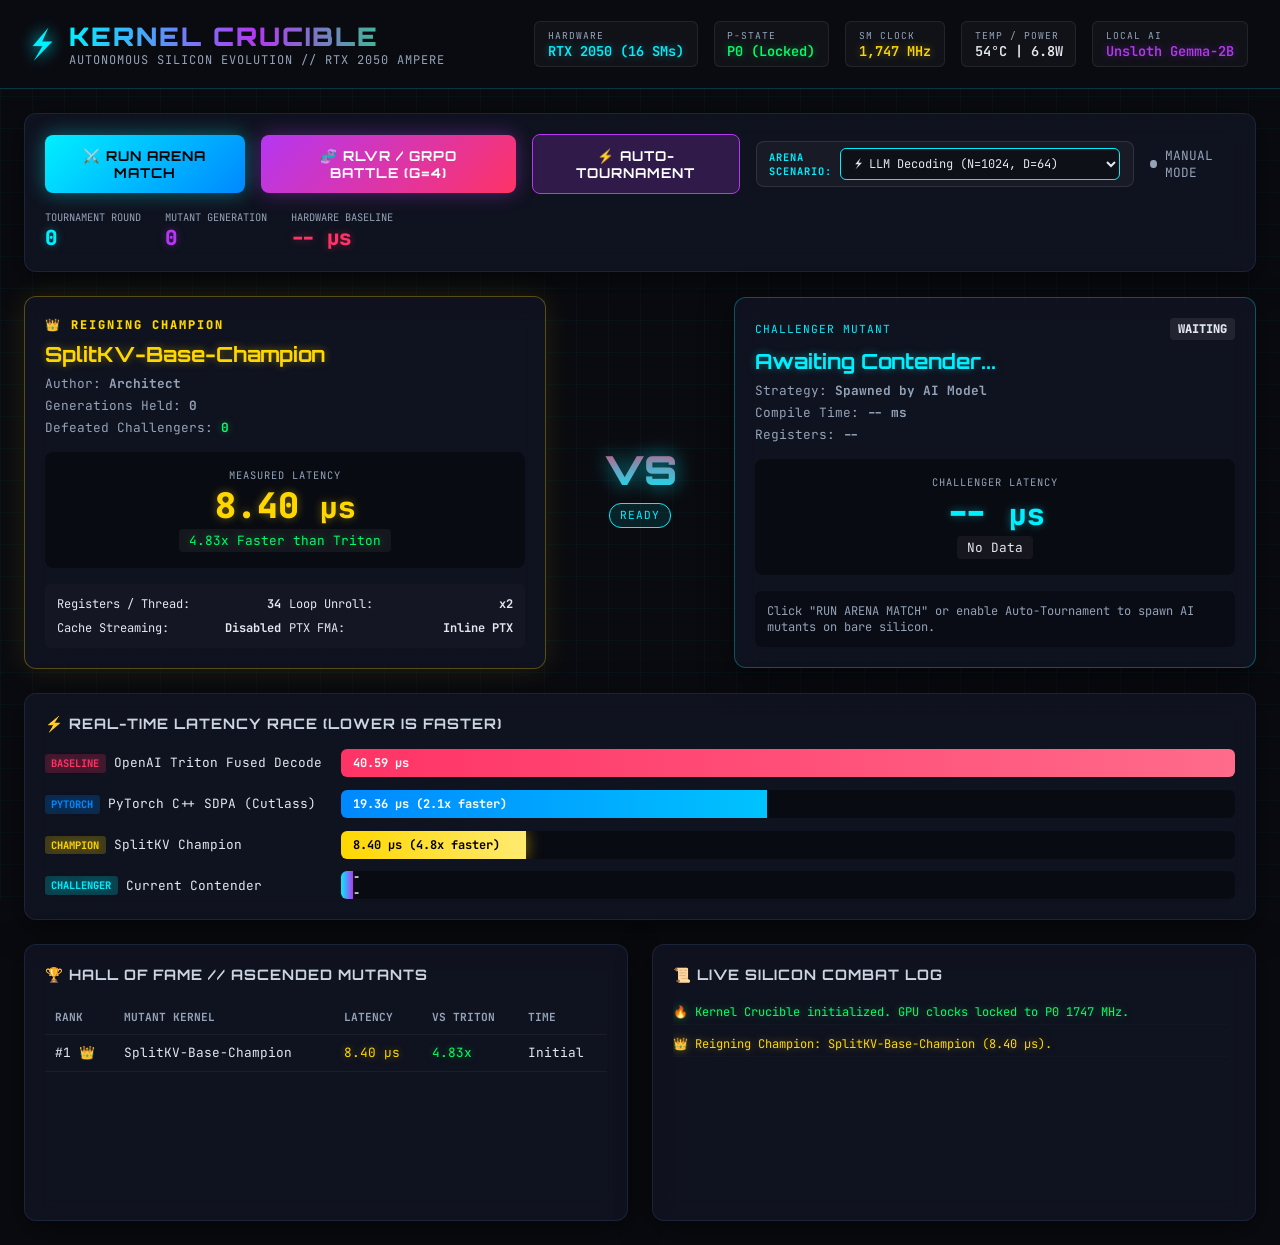
==== 02_kernel_crucible/static/index.html @ 0abe852c "Add multi-scenario test suites covering Decoding, Prefill, Vision High-Dim, and Numerical Stress wit" ====
<!DOCTYPE html>
<html lang="en">
<head>
    <meta charset="UTF-8">
    <meta name="viewport" content="width=device-width, initial-scale=1.0">
    <title>KERNEL CRUCIBLE // THE SILICON COLISEUM</title>
    <link rel="stylesheet" href="style.css">
    <link rel="preconnect" href="https://fonts.googleapis.com">
    <link href="https://fonts.googleapis.com/css2?family=JetBrains+Mono:wght@300;400;600;800&family=Orbitron:wght@500;700;900&display=swap" rel="stylesheet">
</head>
<body>
    <div class="stars"></div>
    <div class="grid-overlay"></div>

    <header class="app-header">
        <div class="brand">
            <span class="glitch-icon">⚡</span>
            <div>
                <h1 class="brand-title">KERNEL CRUCIBLE</h1>
                <p class="brand-subtitle">AUTONOMOUS SILICON EVOLUTION // RTX 2050 AMPERE</p>
            </div>
        </div>

        <div class="hardware-telemetry">
            <div class="badge-item">
                <span class="label">HARDWARE</span>
                <span class="val cyan">RTX 2050 (16 SMs)</span>
            </div>
            <div class="badge-item">
                <span class="label">P-STATE</span>
                <span class="val green" id="pstate-val">P0 (Locked)</span>
            </div>
            <div class="badge-item">
                <span class="label">SM CLOCK</span>
                <span class="val gold" id="clock-val">1,747 MHz</span>
            </div>
            <div class="badge-item">
                <span class="label">TEMP / POWER</span>
                <span class="val" id="temp-power-val">54°C | 6.8W</span>
            </div>
            <div class="badge-item">
                <span class="label">LOCAL AI</span>
                <span class="val purple">Unsloth Gemma-2B</span>
            </div>
        </div>
    </header>

    <main class="arena-layout">
        <!-- TOP CONTROL BAR -->
        <section class="control-panel glass-card">
            <div class="panel-left">
                <button class="btn btn-primary" id="btn-step">⚔️ RUN ARENA MATCH</button>
                <button class="btn btn-grpo" id="btn-grpo">🧬 RLVR / GRPO BATTLE (G=4)</button>
                <button class="btn btn-secondary" id="btn-auto">⚡ AUTO-TOURNAMENT</button>
                <div class="workload-picker">
                    <span class="picker-label">ARENA SCENARIO:</span>
                    <select id="workload-select" class="picker-select">
                        <option value="split_kv_d64">⚡ LLM Decoding (N=1024, D=64)</option>
                        <option value="prefill_long_n8k">🚀 Long Prefill (N=8192, D=64)</option>
                        <option value="vision_head_d256">👁️ Vision High-Dim (N=1024, D=256)</option>
                        <option value="numerical_stress">💥 Numerical Stress ([-500, +500])</option>
                    </select>
                </div>
                <div class="auto-indicator" id="auto-indicator">
                    <span class="pulse-dot"></span> <span id="auto-status-text">MANUAL MODE</span>
                </div>
            </div>
            <div class="panel-stats">
                <div class="stat-box">
                    <span class="stat-title">TOURNAMENT ROUND</span>
                    <span class="stat-num cyan" id="stat-round">0</span>
                </div>
                <div class="stat-box">
                    <span class="stat-title">MUTANT GENERATION</span>
                    <span class="stat-num purple" id="stat-gen">0</span>
                </div>
                <div class="stat-box">
                    <span class="stat-title">HARDWARE BASELINE</span>
                    <span class="stat-num red" id="stat-baseline">-- µs</span>
                </div>
            </div>
        </section>

        <!-- CENTER RING: CHAMPION VS CHALLENGER -->
        <section class="coliseum-ring">
            <!-- REIGNING CHAMPION CARD -->
            <div class="combatant-card champion-card glass-card">
                <div class="card-crown">👑 REIGNING CHAMPION</div>
                <h2 class="combatant-name gold" id="champ-name">SplitKV-Base-Champion</h2>
                <div class="combatant-meta">
                    <span>Author: <strong id="champ-author">Architect</strong></span>
                    <span>Generations Held: <strong id="champ-gens">0</strong></span>
                    <span>Defeated Challengers: <strong id="champ-kills" class="green">0</strong></span>
                </div>
                
                <div class="latency-display">
                    <span class="metric-label">MEASURED LATENCY</span>
                    <div class="metric-val gold" id="champ-latency">8.40 <small>µs</small></div>
                    <div class="speedup-badge green">4.83x Faster than Triton</div>
                </div>

                <div class="kernel-spec">
                    <div class="spec-row"><span>Registers / Thread:</span><strong id="champ-regs">34</strong></div>
                    <div class="spec-row"><span>Loop Unroll:</span><strong id="champ-unroll">x2</strong></div>
                    <div class="spec-row"><span>Cache Streaming:</span><strong id="champ-cs">Disabled</strong></div>
                    <div class="spec-row"><span>PTX FMA:</span><strong id="champ-fma">Inline PTX</strong></div>
                </div>
            </div>

            <!-- VS ENERGY CORE -->
            <div class="vs-energy-core">
                <div class="energy-ring"></div>
                <div class="vs-text">VS</div>
                <div class="status-orb" id="status-orb">READY</div>
            </div>

            <!-- CHALLENGER CARD -->
            <div class="combatant-card challenger-card glass-card" id="challenger-box">
                <div class="card-header-challenger">
                    <span id="challenger-badge" class="badge">CHALLENGER MUTANT</span>
                    <span id="outcome-badge" class="badge-outcome">WAITING</span>
                </div>
                <h2 class="combatant-name cyan" id="challenger-name">Awaiting Contender...</h2>
                <div class="combatant-meta">
                    <span>Strategy: <strong id="challenger-strategy">Spawned by AI Model</strong></span>
                    <span>Compile Time: <strong id="challenger-compile">-- ms</strong></span>
                    <span>Registers: <strong id="challenger-regs">--</strong></span>
                </div>

                <div class="latency-display">
                    <span class="metric-label">CHALLENGER LATENCY</span>
                    <div class="metric-val cyan" id="challenger-latency">-- <small>µs</small></div>
                    <div class="speedup-badge" id="challenger-delta">No Data</div>
                </div>

                <div class="challenger-decision" id="challenger-decision">
                    <p id="decision-text">Click "RUN ARENA MATCH" or enable Auto-Tournament to spawn AI mutants on bare silicon.</p>
                </div>
            </div>
        </section>

        <!-- RLVR / GRPO COHORT GRID -->
        <section class="grpo-cohort-section glass-card" id="grpo-cohort-panel" style="display: none;">
            <div class="cohort-header">
                <h3 class="section-title">🧬 RLVR / GRPO COHORT BATTLE (G=4 BARE-METAL RACERS)</h3>
                <span class="badge purple">Group Relative Advantage Normalized</span>
            </div>
            <div class="cohort-grid" id="cohort-cards-container">
                <!-- Dynamically populated -->
            </div>
        </section>

        <!-- LATENCY COMPARISON RACE -->
        <section class="race-bar-section glass-card">
            <h3 class="section-title">⚡ REAL-TIME LATENCY RACE (LOWER IS FASTER)</h3>
            <div class="race-track">
                <!-- TRITON -->
                <div class="race-row">
                    <div class="race-label"><span class="tag red">BASELINE</span> OpenAI Triton Fused Decode</div>
                    <div class="bar-container">
                        <div class="bar bar-triton" style="width: 100%;">40.59 µs</div>
                    </div>
                </div>
                <!-- PYTORCH -->
                <div class="race-row">
                    <div class="race-label"><span class="tag blue">PYTORCH</span> PyTorch C++ SDPA (Cutlass)</div>
                    <div class="bar-container">
                        <div class="bar bar-torch" style="width: 47.7%;">19.36 µs (2.1x faster)</div>
                    </div>
                </div>
                <!-- CHAMPION -->
                <div class="race-row">
                    <div class="race-label"><span class="tag gold">CHAMPION</span> <span id="race-champ-label">SplitKV Champion</span></div>
                    <div class="bar-container">
                        <div class="bar bar-champ" id="race-champ-bar" style="width: 20.7%;">8.40 µs (4.8x faster)</div>
                    </div>
                </div>
                <!-- CHALLENGER -->
                <div class="race-row">
                    <div class="race-label"><span class="tag cyan">CHALLENGER</span> <span id="race-challenger-label">Current Contender</span></div>
                    <div class="bar-container">
                        <div class="bar bar-challenger" id="race-challenger-bar" style="width: 0%;">--</div>
                    </div>
                </div>
            </div>
        </section>

        <!-- BOTTOM PANELS: HALL OF FAME & COMBAT LOG -->
        <section class="bottom-grid">
            <!-- HALL OF FAME -->
            <div class="glass-card hof-panel">
                <h3 class="section-title">🏆 HALL OF FAME // ASCENDED MUTANTS</h3>
                <table class="hof-table">
                    <thead>
                        <tr>
                            <th>RANK</th>
                            <th>MUTANT KERNEL</th>
                            <th>LATENCY</th>
                            <th>VS TRITON</th>
                            <th>TIME</th>
                        </tr>
                    </thead>
                    <tbody id="hof-tbody">
                        <tr>
                            <td>#1 👑</td>
                            <td>SplitKV-Base-Champion</td>
                            <td class="gold">8.40 µs</td>
                            <td class="green">4.83x</td>
                            <td>Initial</td>
                        </tr>
                    </tbody>
                </table>
            </div>

            <!-- LIVE SILICON COMBAT LOG -->
            <div class="glass-card log-panel">
                <h3 class="section-title">📜 LIVE SILICON COMBAT LOG</h3>
                <div class="log-stream" id="log-stream">
                    <div class="log-line green">🔥 Kernel Crucible initialized. GPU clocks locked to P0 1747 MHz.</div>
                    <div class="log-line gold">👑 Reigning Champion: SplitKV-Base-Champion (8.40 µs).</div>
                </div>
            </div>
        </section>
    </main>

    <script src="app.js"></script>
</body>
</html>
---- 02_kernel_crucible/static/style.css ----
:root {
    --bg-dark: #0a0b10;
    --bg-card: rgba(18, 22, 36, 0.75);
    --border-card: rgba(64, 90, 140, 0.25);
    --neon-cyan: #00f0ff;
    --neon-green: #00ff66;
    --neon-gold: #ffd700;
    --neon-red: #ff3366;
    --neon-purple: #b537f2;
    --neon-blue: #0088ff;
    --text-main: #e2e8f0;
    --text-muted: #94a3b8;
}

* {
    margin: 0;
    padding: 0;
    box-sizing: border-box;
}

body {
    background-color: var(--bg-dark);
    color: var(--text-main);
    font-family: 'JetBrains Mono', monospace;
    min-height: 100vh;
    overflow-x: hidden;
    position: relative;
}

/* Background effects */
.grid-overlay {
    position: fixed;
    top: 0; left: 0; right: 0; bottom: 0;
    background-image: 
        linear-gradient(rgba(0, 240, 255, 0.03) 1px, transparent 1px),
        linear-gradient(90deg, rgba(0, 240, 255, 0.03) 1px, transparent 1px);
    background-size: 32px 32px;
    pointer-events: none;
    z-index: 0;
}

/* Header */
.app-header {
    display: flex;
    justify-content: space-between;
    align-items: center;
    padding: 1.25rem 2rem;
    background: rgba(10, 12, 18, 0.9);
    border-bottom: 1px solid rgba(0, 240, 255, 0.2);
    position: relative;
    z-index: 10;
    backdrop-filter: blur(12px);
}

.brand {
    display: flex;
    align-items: center;
    gap: 1rem;
}

.glitch-icon {
    font-size: 2.2rem;
    color: var(--neon-cyan);
    text-shadow: 0 0 16px var(--neon-cyan);
}

.brand-title {
    font-family: 'Orbitron', sans-serif;
    font-size: 1.6rem;
    font-weight: 900;
    letter-spacing: 2px;
    background: linear-gradient(90deg, #00f0ff, #b537f2, #00ff66);
    -webkit-background-clip: text;
    -webkit-text-fill-color: transparent;
}

.brand-subtitle {
    font-size: 0.75rem;
    color: var(--text-muted);
    letter-spacing: 1px;
}

/* Hardware Telemetry Header */
.hardware-telemetry {
    display: flex;
    gap: 1rem;
    flex-wrap: wrap;
}

.badge-item {
    background: rgba(255, 255, 255, 0.03);
    border: 1px solid rgba(255, 255, 255, 0.08);
    padding: 0.4rem 0.8rem;
    border-radius: 6px;
    display: flex;
    flex-direction: column;
}

.badge-item .label {
    font-size: 0.6rem;
    color: var(--text-muted);
    letter-spacing: 1px;
}

.badge-item .val {
    font-size: 0.85rem;
    font-weight: 600;
}

/* Colors */
.cyan { color: var(--neon-cyan); text-shadow: 0 0 8px rgba(0, 240, 255, 0.4); }
.green { color: var(--neon-green); text-shadow: 0 0 8px rgba(0, 255, 102, 0.4); }
.gold { color: var(--neon-gold); text-shadow: 0 0 8px rgba(255, 215, 0, 0.4); }
.red { color: var(--neon-red); text-shadow: 0 0 8px rgba(255, 51, 102, 0.4); }
.purple { color: var(--neon-purple); text-shadow: 0 0 8px rgba(181, 55, 242, 0.4); }
.blue { color: var(--neon-blue); text-shadow: 0 0 8px rgba(0, 136, 255, 0.4); }

/* Main Layout */
.arena-layout {
    max-width: 1400px;
    margin: 1.5rem auto;
    padding: 0 1.5rem;
    display: flex;
    flex-direction: column;
    gap: 1.5rem;
    position: relative;
    z-index: 5;
}

/* Glass Card */
.glass-card {
    background: var(--bg-card);
    border: 1px solid var(--border-card);
    border-radius: 12px;
    box-shadow: 0 8px 32px rgba(0, 0, 0, 0.5);
    backdrop-filter: blur(12px);
    padding: 1.25rem;
}

/* Controls */
.control-panel {
    display: flex;
    justify-content: space-between;
    align-items: center;
    flex-wrap: wrap;
    gap: 1rem;
}

.panel-left {
    display: flex;
    align-items: center;
    gap: 1rem;
}

.btn {
    font-family: 'Orbitron', sans-serif;
    font-size: 0.85rem;
    font-weight: 700;
    padding: 0.75rem 1.4rem;
    border-radius: 8px;
    cursor: pointer;
    border: none;
    transition: all 0.2s ease;
    letter-spacing: 1px;
}

.btn-primary {
    background: linear-gradient(135deg, #00f0ff, #0088ff);
    color: #000;
    box-shadow: 0 0 20px rgba(0, 240, 255, 0.4);
}

.btn-primary:hover {
    transform: translateY(-2px);
    box-shadow: 0 0 30px rgba(0, 240, 255, 0.7);
}

.btn-grpo {
    background: linear-gradient(135deg, #b537f2, #ff3366);
    color: #fff;
    box-shadow: 0 0 20px rgba(181, 55, 242, 0.4);
}

.btn-grpo:hover {
    transform: translateY(-2px);
    box-shadow: 0 0 30px rgba(255, 51, 102, 0.7);
}

.btn-secondary {
    background: rgba(181, 55, 242, 0.2);
    border: 1px solid var(--neon-purple);
    color: #fff;
}

.btn-secondary:hover {
    background: rgba(181, 55, 242, 0.4);
    box-shadow: 0 0 20px rgba(181, 55, 242, 0.5);
}

.workload-picker {
    display: flex;
    align-items: center;
    gap: 0.5rem;
    background: rgba(255, 255, 255, 0.04);
    padding: 0.4rem 0.8rem;
    border-radius: 8px;
    border: 1px solid rgba(255, 255, 255, 0.1);
}

.picker-label {
    font-size: 0.65rem;
    color: var(--neon-cyan);
    font-weight: 700;
    letter-spacing: 1px;
}

.picker-select {
    background: #0d1117;
    color: var(--text-main);
    border: 1px solid var(--neon-cyan);
    padding: 0.35rem 0.6rem;
    border-radius: 6px;
    font-family: 'JetBrains Mono', monospace;
    font-size: 0.75rem;
    cursor: pointer;
    outline: none;
}

.auto-indicator {
    display: flex;
    align-items: center;
    gap: 0.5rem;
    font-size: 0.8rem;
    color: var(--text-muted);
}

.pulse-dot {
    width: 8px;
    height: 8px;
    border-radius: 50%;
    background: var(--text-muted);
}

.auto-running .pulse-dot {
    background: var(--neon-green);
    box-shadow: 0 0 10px var(--neon-green);
    animation: pulse 1s infinite alternate;
}

@keyframes pulse {
    from { opacity: 0.4; }
    to { opacity: 1; }
}

.panel-stats {
    display: flex;
    gap: 1.5rem;
}

.stat-box {
    display: flex;
    flex-direction: column;
}

.stat-title {
    font-size: 0.65rem;
    color: var(--text-muted);
}

.stat-num {
    font-size: 1.3rem;
    font-weight: 800;
}

/* Coliseum Ring */
.coliseum-ring {
    display: grid;
    grid-template-columns: 1fr 140px 1fr;
    gap: 1.5rem;
    align-items: center;
}

.combatant-card {
    min-height: 330px;
    display: flex;
    flex-direction: column;
    justify-content: space-between;
    transition: all 0.3s ease;
}

.champion-card {
    border-color: rgba(255, 215, 0, 0.3);
    box-shadow: 0 0 30px rgba(255, 215, 0, 0.1);
}

.card-crown {
    font-size: 0.75rem;
    font-weight: 800;
    color: var(--neon-gold);
    letter-spacing: 2px;
}

.combatant-name {
    font-family: 'Orbitron', sans-serif;
    font-size: 1.3rem;
    margin: 0.5rem 0;
}

.combatant-meta {
    display: flex;
    flex-direction: column;
    gap: 0.3rem;
    font-size: 0.8rem;
    color: var(--text-muted);
}

.latency-display {
    background: rgba(0, 0, 0, 0.4);
    border-radius: 8px;
    padding: 1rem;
    margin: 1rem 0;
    display: flex;
    flex-direction: column;
    align-items: center;
}

.metric-label {
    font-size: 0.65rem;
    color: var(--text-muted);
    letter-spacing: 1px;
}

.metric-val {
    font-size: 2.2rem;
    font-weight: 900;
}

.speedup-badge {
    font-size: 0.8rem;
    padding: 0.2rem 0.6rem;
    border-radius: 4px;
    background: rgba(255, 255, 255, 0.05);
}

.kernel-spec {
    display: grid;
    grid-template-columns: 1fr 1fr;
    gap: 0.5rem;
    font-size: 0.75rem;
    background: rgba(255, 255, 255, 0.02);
    padding: 0.75rem;
    border-radius: 6px;
}

.spec-row {
    display: flex;
    justify-content: space-between;
}

/* VS Energy Core */
.vs-energy-core {
    display: flex;
    flex-direction: column;
    align-items: center;
    justify-content: center;
    gap: 0.5rem;
    position: relative;
}

.vs-text {
    font-family: 'Orbitron', sans-serif;
    font-size: 2.5rem;
    font-weight: 900;
    background: linear-gradient(180deg, #ff3366, #00f0ff);
    -webkit-background-clip: text;
    -webkit-text-fill-color: transparent;
    text-shadow: 0 0 20px rgba(0, 240, 255, 0.6);
}

.status-orb {
    font-size: 0.7rem;
    padding: 0.3rem 0.6rem;
    border-radius: 12px;
    background: rgba(0, 240, 255, 0.1);
    border: 1px solid var(--neon-cyan);
    color: var(--neon-cyan);
    letter-spacing: 1px;
}

/* Challenger Card */
.challenger-card {
    border-color: rgba(0, 240, 255, 0.3);
}

.card-header-challenger {
    display: flex;
    justify-content: space-between;
    align-items: center;
}

.badge {
    font-size: 0.7rem;
    color: var(--neon-cyan);
    letter-spacing: 1px;
}

.badge-outcome {
    font-size: 0.75rem;
    font-weight: 800;
    padding: 0.2rem 0.5rem;
    border-radius: 4px;
    background: rgba(255, 255, 255, 0.08);
}

.badge-ascended {
    background: rgba(0, 255, 102, 0.2);
    color: var(--neon-green);
    border: 1px solid var(--neon-green);
    box-shadow: 0 0 10px rgba(0, 255, 102, 0.4);
}

.badge-defeated {
    background: rgba(255, 51, 102, 0.2);
    color: var(--neon-red);
    border: 1px solid var(--neon-red);
}

.badge-slain {
    background: rgba(255, 0, 0, 0.3);
    color: #ff0033;
    border: 1px solid #ff0033;
    animation: shake 0.3s;
}

.challenger-decision {
    background: rgba(0, 0, 0, 0.3);
    padding: 0.75rem;
    border-radius: 6px;
    font-size: 0.75rem;
    color: var(--text-muted);
}

/* Race Section */
.section-title {
    font-family: 'Orbitron', sans-serif;
    font-size: 0.9rem;
    letter-spacing: 1px;
    margin-bottom: 1rem;
    color: #cbd5e1;
}

.race-track {
    display: flex;
    flex-direction: column;
    gap: 0.8rem;
}

.race-row {
    display: grid;
    grid-template-columns: 280px 1fr;
    align-items: center;
    gap: 1rem;
}

.race-label {
    font-size: 0.8rem;
}

.tag {
    font-size: 0.65rem;
    padding: 0.15rem 0.4rem;
    border-radius: 3px;
    font-weight: 700;
}

.tag.red { background: rgba(255, 51, 102, 0.2); color: var(--neon-red); }
.tag.blue { background: rgba(0, 136, 255, 0.2); color: var(--neon-blue); }
.tag.gold { background: rgba(255, 215, 0, 0.2); color: var(--neon-gold); }
.tag.cyan { background: rgba(0, 240, 255, 0.2); color: var(--neon-cyan); }

.bar-container {
    background: rgba(0, 0, 0, 0.4);
    border-radius: 6px;
    height: 28px;
    position: relative;
    overflow: hidden;
}

.bar {
    height: 100%;
    display: flex;
    align-items: center;
    padding-left: 0.75rem;
    font-size: 0.75rem;
    font-weight: 700;
    transition: width 0.5s ease-out;
}

.bar-triton { background: linear-gradient(90deg, #ff3366, #ff6b8b); color: #fff; }
.bar-torch { background: linear-gradient(90deg, #0088ff, #00c3ff); color: #fff; }
.bar-champ { background: linear-gradient(90deg, #ffd700, #ffea70); color: #000; box-shadow: 0 0 15px rgba(255, 215, 0, 0.5); }
.bar-challenger { background: linear-gradient(90deg, #00f0ff, #b537f2); color: #fff; }

/* GRPO Cohort Grid */
.grpo-cohort-section {
    border-color: rgba(181, 55, 242, 0.4);
    box-shadow: 0 0 25px rgba(181, 55, 242, 0.15);
}

.cohort-header {
    display: flex;
    justify-content: space-between;
    align-items: center;
    margin-bottom: 1rem;
}

.cohort-grid {
    display: grid;
    grid-template-columns: repeat(4, 1fr);
    gap: 1rem;
}

.cohort-card {
    background: rgba(0, 0, 0, 0.35);
    border: 1px solid rgba(255, 255, 255, 0.08);
    border-radius: 8px;
    padding: 0.9rem;
    display: flex;
    flex-direction: column;
    gap: 0.4rem;
    transition: all 0.2s ease;
}

.cohort-card.winner {
    border-color: var(--neon-gold);
    box-shadow: 0 0 15px rgba(255, 215, 0, 0.3);
    background: rgba(255, 215, 0, 0.04);
}

.cohort-card-title {
    font-size: 0.85rem;
    font-weight: 700;
}

.cohort-card-meta {
    font-size: 0.7rem;
    color: var(--text-muted);
}

.cohort-advantage {
    font-size: 0.9rem;
    font-weight: 800;
    margin-top: 0.2rem;
}

/* Bottom Grid */
.bottom-grid {
    display: grid;
    grid-template-columns: 1fr 1fr;
    gap: 1.5rem;
}

.hof-table {
    width: 100%;
    border-collapse: collapse;
    font-size: 0.8rem;
}

.hof-table th, .hof-table td {
    padding: 0.6rem;
    text-align: left;
    border-bottom: 1px solid rgba(255, 255, 255, 0.05);
}

.hof-table th {
    font-size: 0.7rem;
    color: var(--text-muted);
}

.log-stream {
    height: 200px;
    overflow-y: auto;
    font-size: 0.75rem;
    display: flex;
    flex-direction: column;
    gap: 0.4rem;
    padding-right: 0.5rem;
}

.log-line {
    padding: 0.25rem 0;
    border-bottom: 1px solid rgba(255, 255, 255, 0.02);
}

@keyframes shake {
    0%, 100% { transform: translateX(0); }
    20%, 60% { transform: translateX(-5px); }
    40%, 80% { transform: translateX(5px); }
}
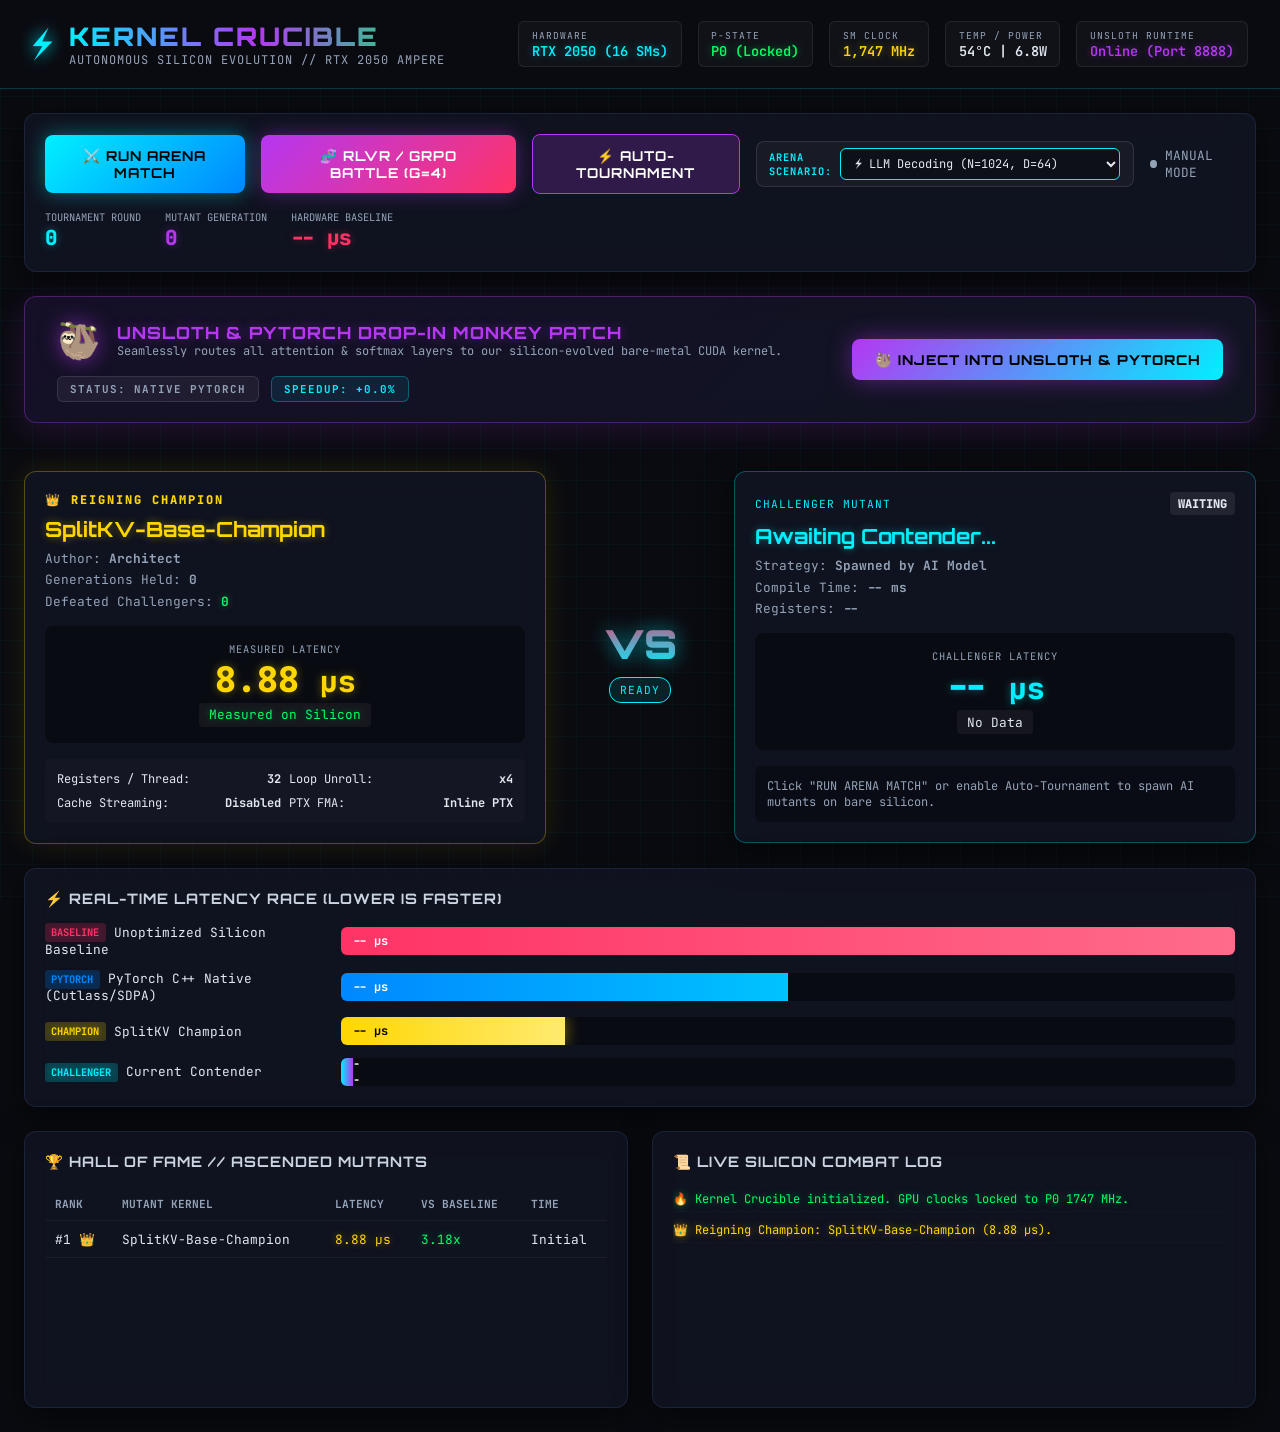
==== commit 9e9b1483: "feat(crucible): add Unsloth bare-metal drop-in monkey-patch loader, CUDA ops, and polished UI contro" ====
--- a/02_kernel_crucible/static/index.html
+++ b/02_kernel_crucible/static/index.html
@@ -39,8 +39,8 @@
                 <span class="val" id="temp-power-val">54°C | 6.8W</span>
             </div>
             <div class="badge-item">
-                <span class="label">LOCAL AI</span>
-                <span class="val purple">Unsloth Gemma-2B</span>
+                <span class="label">UNSLOTH RUNTIME</span>
+                <span class="val purple" id="unsloth-header-badge">Online (Port 8888)</span>
             </div>
         </div>
     </header>
@@ -81,6 +81,26 @@
             </div>
         </section>
 
+        <!-- UNSLOTH DROP-IN MONKEY PATCH BANNER -->
+        <section class="unsloth-panel glass-card">
+            <div class="unsloth-info">
+                <div class="unsloth-title-row">
+                    <span class="unsloth-logo">🦥</span>
+                    <div>
+                        <h3 class="unsloth-heading">UNSLOTH & PYTORCH DROP-IN MONKEY PATCH</h3>
+                        <p class="unsloth-subheading">Seamlessly routes all attention & softmax layers to our silicon-evolved bare-metal CUDA kernel.</p>
+                    </div>
+                </div>
+                <div class="unsloth-status-tags">
+                    <span class="status-tag" id="unsloth-status-tag">STATUS: NATIVE PYTORCH</span>
+                    <span class="status-tag speedup-tag" id="unsloth-speedup-tag">SPEEDUP: +0.0%</span>
+                </div>
+            </div>
+            <div class="unsloth-actions">
+                <button class="btn btn-unsloth" id="btn-unsloth-toggle">🦥 INJECT INTO UNSLOTH & PYTORCH</button>
+            </div>
+        </section>
+
         <!-- CENTER RING: CHAMPION VS CHALLENGER -->
         <section class="coliseum-ring">
             <!-- REIGNING CHAMPION CARD -->
@@ -95,13 +115,13 @@
                 
                 <div class="latency-display">
                     <span class="metric-label">MEASURED LATENCY</span>
-                    <div class="metric-val gold" id="champ-latency">8.40 <small>µs</small></div>
-                    <div class="speedup-badge green">4.83x Faster than Triton</div>
+                    <div class="metric-val gold" id="champ-latency">8.88 <small>µs</small></div>
+                    <div class="speedup-badge green" id="champ-speedup-badge">Measured on Silicon</div>
                 </div>
 
                 <div class="kernel-spec">
-                    <div class="spec-row"><span>Registers / Thread:</span><strong id="champ-regs">34</strong></div>
-                    <div class="spec-row"><span>Loop Unroll:</span><strong id="champ-unroll">x2</strong></div>
+                    <div class="spec-row"><span>Registers / Thread:</span><strong id="champ-regs">32</strong></div>
+                    <div class="spec-row"><span>Loop Unroll:</span><strong id="champ-unroll">x4</strong></div>
                     <div class="spec-row"><span>Cache Streaming:</span><strong id="champ-cs">Disabled</strong></div>
                     <div class="spec-row"><span>PTX FMA:</span><strong id="champ-fma">Inline PTX</strong></div>
                 </div>
@@ -154,25 +174,25 @@
         <section class="race-bar-section glass-card">
             <h3 class="section-title">⚡ REAL-TIME LATENCY RACE (LOWER IS FASTER)</h3>
             <div class="race-track">
-                <!-- TRITON -->
-                <div class="race-row">
-                    <div class="race-label"><span class="tag red">BASELINE</span> OpenAI Triton Fused Decode</div>
-                    <div class="bar-container">
-                        <div class="bar bar-triton" style="width: 100%;">40.59 µs</div>
+                <!-- UNOPTIMIZED BASELINE -->
+                <div class="race-row">
+                    <div class="race-label"><span class="tag red">BASELINE</span> <span id="race-baseline-label">Unoptimized Silicon Baseline</span></div>
+                    <div class="bar-container">
+                        <div class="bar bar-triton" id="race-baseline-bar" style="width: 100%;">-- µs</div>
                     </div>
                 </div>
                 <!-- PYTORCH -->
                 <div class="race-row">
-                    <div class="race-label"><span class="tag blue">PYTORCH</span> PyTorch C++ SDPA (Cutlass)</div>
-                    <div class="bar-container">
-                        <div class="bar bar-torch" style="width: 47.7%;">19.36 µs (2.1x faster)</div>
+                    <div class="race-label"><span class="tag blue">PYTORCH</span> PyTorch C++ Native (Cutlass/SDPA)</div>
+                    <div class="bar-container">
+                        <div class="bar bar-torch" id="race-torch-bar" style="width: 50%;">-- µs</div>
                     </div>
                 </div>
                 <!-- CHAMPION -->
                 <div class="race-row">
                     <div class="race-label"><span class="tag gold">CHAMPION</span> <span id="race-champ-label">SplitKV Champion</span></div>
                     <div class="bar-container">
-                        <div class="bar bar-champ" id="race-champ-bar" style="width: 20.7%;">8.40 µs (4.8x faster)</div>
+                        <div class="bar bar-champ" id="race-champ-bar" style="width: 25%;">-- µs</div>
                     </div>
                 </div>
                 <!-- CHALLENGER -->
@@ -196,7 +216,7 @@
                             <th>RANK</th>
                             <th>MUTANT KERNEL</th>
                             <th>LATENCY</th>
-                            <th>VS TRITON</th>
+                            <th>VS BASELINE</th>
                             <th>TIME</th>
                         </tr>
                     </thead>
@@ -204,8 +224,8 @@
                         <tr>
                             <td>#1 👑</td>
                             <td>SplitKV-Base-Champion</td>
-                            <td class="gold">8.40 µs</td>
-                            <td class="green">4.83x</td>
+                            <td class="gold">8.88 µs</td>
+                            <td class="green">3.18x</td>
                             <td>Initial</td>
                         </tr>
                     </tbody>
@@ -217,7 +237,7 @@
                 <h3 class="section-title">📜 LIVE SILICON COMBAT LOG</h3>
                 <div class="log-stream" id="log-stream">
                     <div class="log-line green">🔥 Kernel Crucible initialized. GPU clocks locked to P0 1747 MHz.</div>
-                    <div class="log-line gold">👑 Reigning Champion: SplitKV-Base-Champion (8.40 µs).</div>
+                    <div class="log-line gold">👑 Reigning Champion: SplitKV-Base-Champion (8.88 µs).</div>
                 </div>
             </div>
         </section>
--- a/02_kernel_crucible/static/style.css
+++ b/02_kernel_crucible/static/style.css
@@ -597,3 +597,95 @@
     20%, 60% { transform: translateX(-5px); }
     40%, 80% { transform: translateX(5px); }
 }
+
+/* Unsloth Monkey-Patch Panel */
+.unsloth-panel {
+    display: flex;
+    justify-content: space-between;
+    align-items: center;
+    padding: 1.25rem 2rem;
+    margin-bottom: 1.5rem;
+    background: linear-gradient(135deg, rgba(25, 18, 48, 0.75), rgba(18, 22, 36, 0.85));
+    border: 1px solid rgba(181, 55, 242, 0.35);
+    border-radius: 12px;
+    box-shadow: 0 8px 32px rgba(181, 55, 242, 0.15);
+}
+
+.unsloth-info {
+    display: flex;
+    flex-direction: column;
+    gap: 0.75rem;
+}
+
+.unsloth-title-row {
+    display: flex;
+    align-items: center;
+    gap: 1rem;
+}
+
+.unsloth-logo {
+    font-size: 2.2rem;
+    filter: drop-shadow(0 0 10px rgba(181, 55, 242, 0.6));
+}
+
+.unsloth-heading {
+    font-family: 'Orbitron', sans-serif;
+    font-size: 1.05rem;
+    font-weight: 800;
+    letter-spacing: 1px;
+    color: var(--neon-purple);
+    text-shadow: 0 0 12px rgba(181, 55, 242, 0.4);
+}
+
+.unsloth-subheading {
+    font-size: 0.75rem;
+    color: var(--text-muted);
+}
+
+.unsloth-status-tags {
+    display: flex;
+    gap: 0.75rem;
+}
+
+.status-tag {
+    font-size: 0.68rem;
+    font-weight: 700;
+    padding: 0.3rem 0.75rem;
+    border-radius: 6px;
+    background: rgba(255, 255, 255, 0.05);
+    border: 1px solid rgba(255, 255, 255, 0.1);
+    color: var(--text-muted);
+    letter-spacing: 1px;
+}
+
+.status-tag.active {
+    background: rgba(0, 255, 102, 0.12);
+    border-color: var(--neon-green);
+    color: var(--neon-green);
+    box-shadow: 0 0 12px rgba(0, 255, 102, 0.25);
+}
+
+.status-tag.speedup-tag {
+    background: rgba(0, 240, 255, 0.08);
+    border-color: rgba(0, 240, 255, 0.3);
+    color: var(--neon-cyan);
+}
+
+.btn-unsloth {
+    background: linear-gradient(135deg, #b537f2, #00f0ff);
+    color: #000;
+    font-weight: 800;
+    box-shadow: 0 0 25px rgba(181, 55, 242, 0.45);
+}
+
+.btn-unsloth:hover {
+    transform: translateY(-2px);
+    box-shadow: 0 0 35px rgba(0, 240, 255, 0.7);
+}
+
+.btn-unsloth.btn-revert {
+    background: linear-gradient(135deg, #ff3366, #b537f2);
+    color: #fff;
+    box-shadow: 0 0 25px rgba(255, 51, 102, 0.45);
+}
+
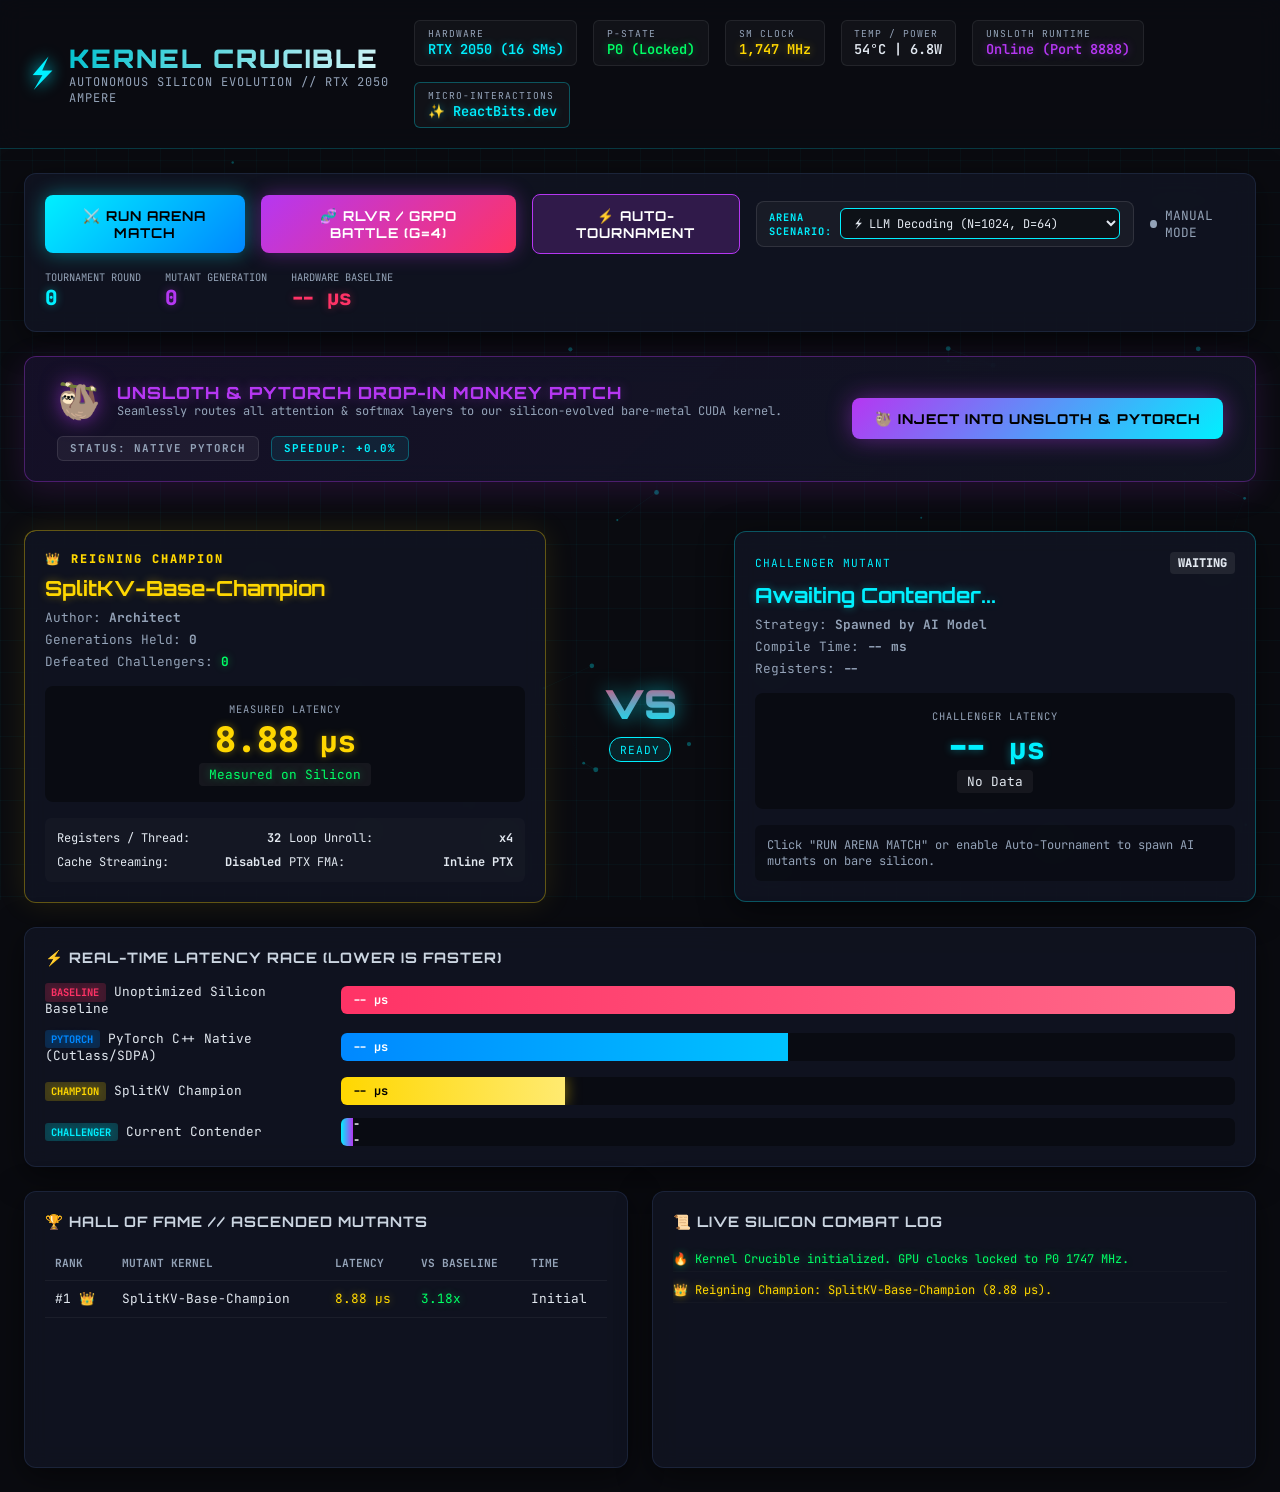
==== commit 43cf0d94: "feat(ui): integrate ReactBits micro-interactions (Particles, Spotlight, LaserBorder, DecryptedText, " ====
--- a/02_kernel_crucible/static/index.html
+++ b/02_kernel_crucible/static/index.html
@@ -9,14 +9,15 @@
     <link href="https://fonts.googleapis.com/css2?family=JetBrains+Mono:wght@300;400;600;800&family=Orbitron:wght@500;700;900&display=swap" rel="stylesheet">
 </head>
 <body>
-    <div class="stars"></div>
+    <!-- ReactBits Canvas Particles Background -->
+    <canvas id="particles-canvas" class="particles-bg"></canvas>
     <div class="grid-overlay"></div>
 
     <header class="app-header">
         <div class="brand">
             <span class="glitch-icon">⚡</span>
             <div>
-                <h1 class="brand-title">KERNEL CRUCIBLE</h1>
+                <h1 class="brand-title shiny-text">KERNEL CRUCIBLE</h1>
                 <p class="brand-subtitle">AUTONOMOUS SILICON EVOLUTION // RTX 2050 AMPERE</p>
             </div>
         </div>
@@ -42,12 +43,16 @@
                 <span class="label">UNSLOTH RUNTIME</span>
                 <span class="val purple" id="unsloth-header-badge">Online (Port 8888)</span>
             </div>
+            <div class="badge-item" style="border-color: rgba(0, 240, 255, 0.3);">
+                <span class="label">MICRO-INTERACTIONS</span>
+                <span class="val cyan">✨ ReactBits.dev</span>
+            </div>
         </div>
     </header>
 
     <main class="arena-layout">
         <!-- TOP CONTROL BAR -->
-        <section class="control-panel glass-card">
+        <section class="control-panel glass-card spotlight-card">
             <div class="panel-left">
                 <button class="btn btn-primary" id="btn-step">⚔️ RUN ARENA MATCH</button>
                 <button class="btn btn-grpo" id="btn-grpo">🧬 RLVR / GRPO BATTLE (G=4)</button>
@@ -82,7 +87,7 @@
         </section>
 
         <!-- UNSLOTH DROP-IN MONKEY PATCH BANNER -->
-        <section class="unsloth-panel glass-card">
+        <section class="unsloth-panel glass-card spotlight-card">
             <div class="unsloth-info">
                 <div class="unsloth-title-row">
                     <span class="unsloth-logo">🦥</span>
@@ -103,8 +108,8 @@
 
         <!-- CENTER RING: CHAMPION VS CHALLENGER -->
         <section class="coliseum-ring">
-            <!-- REIGNING CHAMPION CARD -->
-            <div class="combatant-card champion-card glass-card">
+            <!-- REIGNING CHAMPION CARD (With ReactBits Laser Border & Spotlight) -->
+            <div class="combatant-card champion-card glass-card spotlight-card laser-border">
                 <div class="card-crown">👑 REIGNING CHAMPION</div>
                 <h2 class="combatant-name gold" id="champ-name">SplitKV-Base-Champion</h2>
                 <div class="combatant-meta">
@@ -134,8 +139,8 @@
                 <div class="status-orb" id="status-orb">READY</div>
             </div>
 
-            <!-- CHALLENGER CARD -->
-            <div class="combatant-card challenger-card glass-card" id="challenger-box">
+            <!-- CHALLENGER CARD (With ReactBits Spotlight) -->
+            <div class="combatant-card challenger-card glass-card spotlight-card" id="challenger-box">
                 <div class="card-header-challenger">
                     <span id="challenger-badge" class="badge">CHALLENGER MUTANT</span>
                     <span id="outcome-badge" class="badge-outcome">WAITING</span>
@@ -160,7 +165,7 @@
         </section>
 
         <!-- RLVR / GRPO COHORT GRID -->
-        <section class="grpo-cohort-section glass-card" id="grpo-cohort-panel" style="display: none;">
+        <section class="grpo-cohort-section glass-card spotlight-card" id="grpo-cohort-panel" style="display: none;">
             <div class="cohort-header">
                 <h3 class="section-title">🧬 RLVR / GRPO COHORT BATTLE (G=4 BARE-METAL RACERS)</h3>
                 <span class="badge purple">Group Relative Advantage Normalized</span>
@@ -171,7 +176,7 @@
         </section>
 
         <!-- LATENCY COMPARISON RACE -->
-        <section class="race-bar-section glass-card">
+        <section class="race-bar-section glass-card spotlight-card">
             <h3 class="section-title">⚡ REAL-TIME LATENCY RACE (LOWER IS FASTER)</h3>
             <div class="race-track">
                 <!-- UNOPTIMIZED BASELINE -->
@@ -208,7 +213,7 @@
         <!-- BOTTOM PANELS: HALL OF FAME & COMBAT LOG -->
         <section class="bottom-grid">
             <!-- HALL OF FAME -->
-            <div class="glass-card hof-panel">
+            <div class="glass-card hof-panel spotlight-card">
                 <h3 class="section-title">🏆 HALL OF FAME // ASCENDED MUTANTS</h3>
                 <table class="hof-table">
                     <thead>
@@ -233,7 +238,7 @@
             </div>
 
             <!-- LIVE SILICON COMBAT LOG -->
-            <div class="glass-card log-panel">
+            <div class="glass-card log-panel spotlight-card">
                 <h3 class="section-title">📜 LIVE SILICON COMBAT LOG</h3>
                 <div class="log-stream" id="log-stream">
                     <div class="log-line green">🔥 Kernel Crucible initialized. GPU clocks locked to P0 1747 MHz.</div>
--- a/02_kernel_crucible/static/style.css
+++ b/02_kernel_crucible/static/style.css
@@ -689,3 +689,118 @@
     box-shadow: 0 0 25px rgba(255, 51, 102, 0.45);
 }
 
+/* ==========================================================================
+   REACTBITS MICRO-INTERACTIONS & EFFECTS (https://reactbits.dev)
+   ========================================================================== */
+
+/* 1. ReactBits Particles Background Canvas */
+.particles-bg {
+    position: fixed;
+    top: 0;
+    left: 0;
+    width: 100vw;
+    height: 100vh;
+    pointer-events: none;
+    z-index: 1;
+    opacity: 0.75;
+}
+
+/* 2. ReactBits Spotlight Card Effect (Interactive Cursor Lighting) */
+.spotlight-card {
+    position: relative;
+    overflow: hidden;
+    transition: transform 0.25s cubic-bezier(0.16, 1, 0.3, 1), box-shadow 0.25s ease;
+}
+
+.spotlight-card::before {
+    content: '';
+    position: absolute;
+    top: 0;
+    left: 0;
+    right: 0;
+    bottom: 0;
+    background: radial-gradient(
+        450px circle at var(--mouse-x, -500px) var(--mouse-y, -500px),
+        rgba(0, 240, 255, 0.12),
+        transparent 80%
+    );
+    pointer-events: none;
+    z-index: 2;
+    opacity: 0;
+    transition: opacity 0.3s ease;
+}
+
+.spotlight-card:hover::before {
+    opacity: 1;
+}
+
+.spotlight-card:hover {
+    box-shadow: 0 12px 40px rgba(0, 240, 255, 0.15);
+}
+
+/* 3. ReactBits Circulating Laser Border for Champion */
+.laser-border {
+    position: relative;
+    border: 1px solid rgba(255, 215, 0, 0.35);
+}
+
+.laser-border::after {
+    content: '';
+    position: absolute;
+    inset: -1px;
+    border-radius: inherit;
+    padding: 1px;
+    background: conic-gradient(
+        from var(--laser-angle, 0deg),
+        transparent 65%,
+        var(--neon-gold) 88%,
+        var(--neon-cyan) 100%
+    );
+    -webkit-mask: linear-gradient(#fff 0 0) content-box, linear-gradient(#fff 0 0);
+    -webkit-mask-composite: xor;
+    mask-composite: exclude;
+    pointer-events: none;
+    animation: rotateLaser 3.5s linear infinite;
+    z-index: 3;
+}
+
+@property --laser-angle {
+    syntax: '<angle>';
+    initial-value: 0deg;
+    inherits: false;
+}
+
+@keyframes rotateLaser {
+    to {
+        --laser-angle: 360deg;
+    }
+}
+
+/* 4. ReactBits Shiny / Shimmer Text Effect */
+.shiny-text {
+    background: linear-gradient(
+        120deg,
+        rgba(0, 240, 255, 0.8) 0%,
+        rgba(255, 255, 255, 1) 45%,
+        rgba(181, 55, 242, 0.9) 70%,
+        rgba(0, 240, 255, 0.8) 100%
+    );
+    background-size: 250% 100%;
+    -webkit-background-clip: text;
+    -webkit-text-fill-color: transparent;
+    animation: shinyTextSweep 4s infinite linear;
+}
+
+@keyframes shinyTextSweep {
+    0% { background-position: 250% 0; }
+    100% { background-position: -150% 0; }
+}
+
+/* 5. Decrypted Text Glitch Glow */
+.decrypted-active {
+    color: var(--neon-cyan) !important;
+    text-shadow: 0 0 12px var(--neon-cyan) !important;
+    font-family: 'JetBrains Mono', monospace !important;
+}
+
+
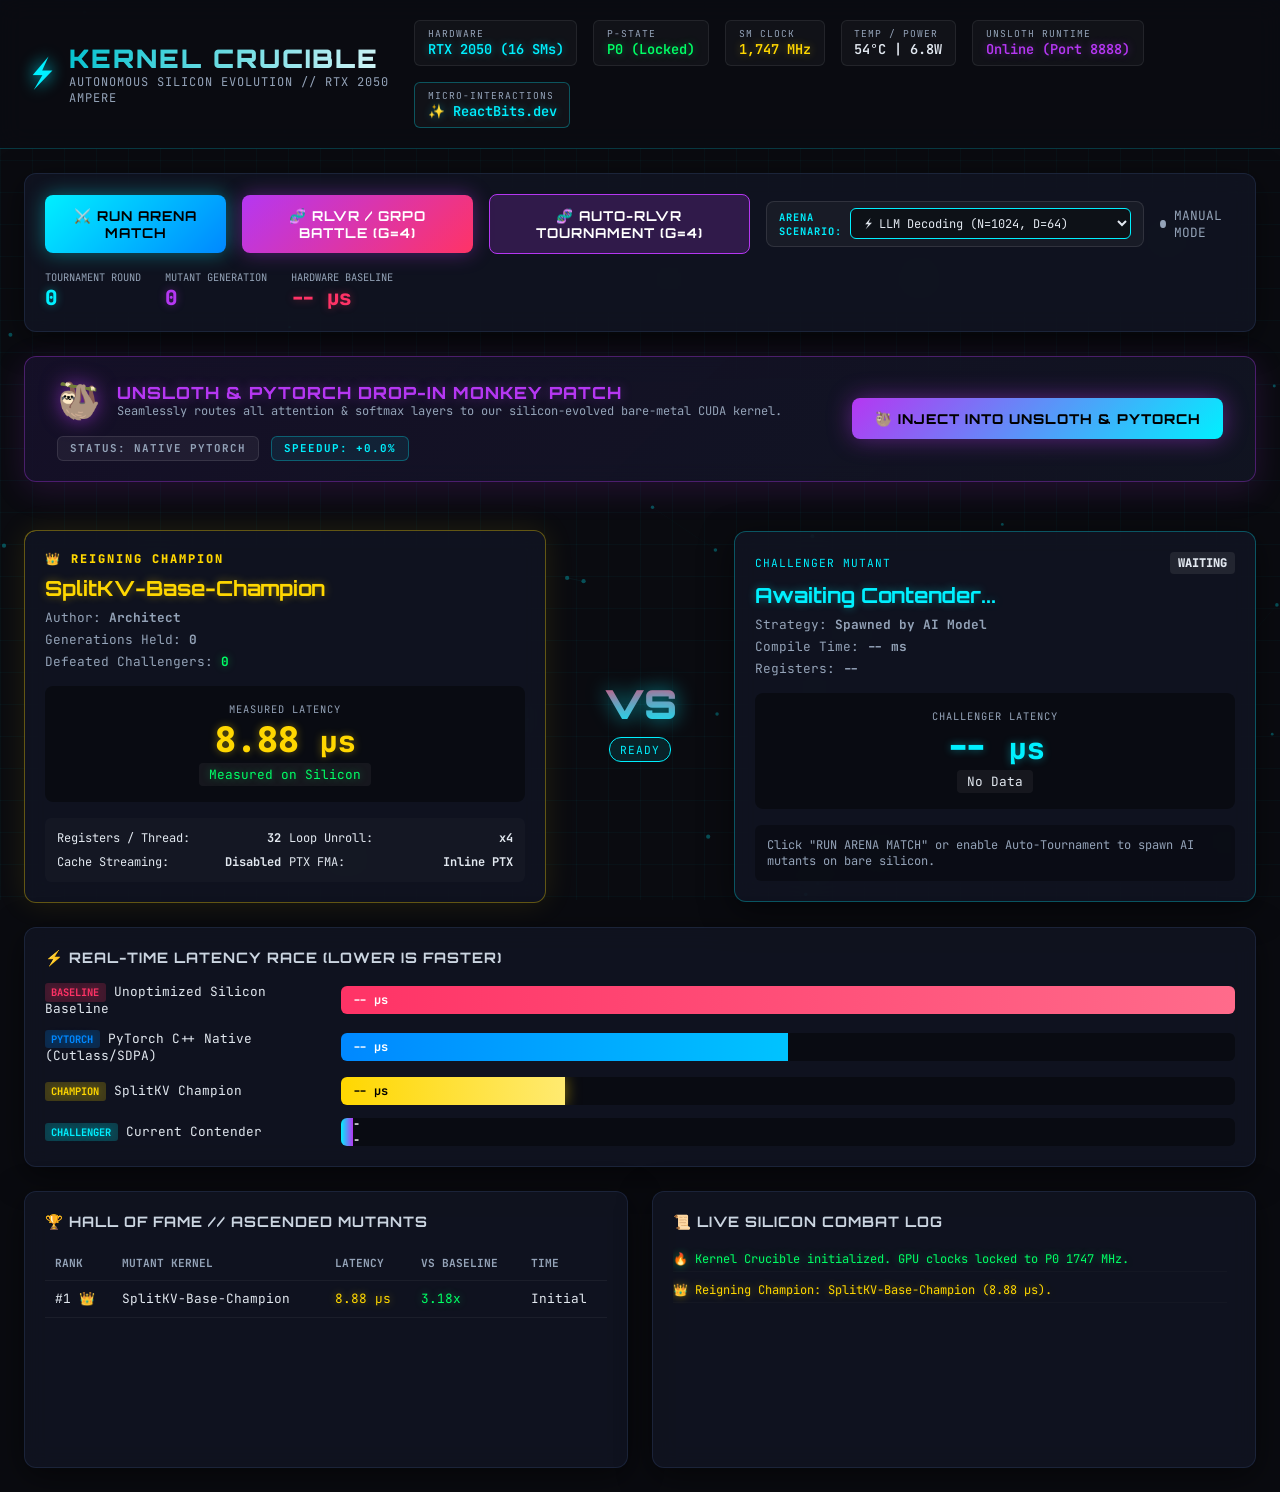
==== commit 42ca8a32: "feat(crucible): dedicate auto-tournament mode strictly to parallel RLVR GRPO cohort rounds" ====
--- a/02_kernel_crucible/static/index.html
+++ b/02_kernel_crucible/static/index.html
@@ -56,7 +56,7 @@
             <div class="panel-left">
                 <button class="btn btn-primary" id="btn-step">⚔️ RUN ARENA MATCH</button>
                 <button class="btn btn-grpo" id="btn-grpo">🧬 RLVR / GRPO BATTLE (G=4)</button>
-                <button class="btn btn-secondary" id="btn-auto">⚡ AUTO-TOURNAMENT</button>
+                <button class="btn btn-secondary" id="btn-auto">🧬 AUTO-RLVR TOURNAMENT (G=4)</button>
                 <div class="workload-picker">
                     <span class="picker-label">ARENA SCENARIO:</span>
                     <select id="workload-select" class="picker-select">
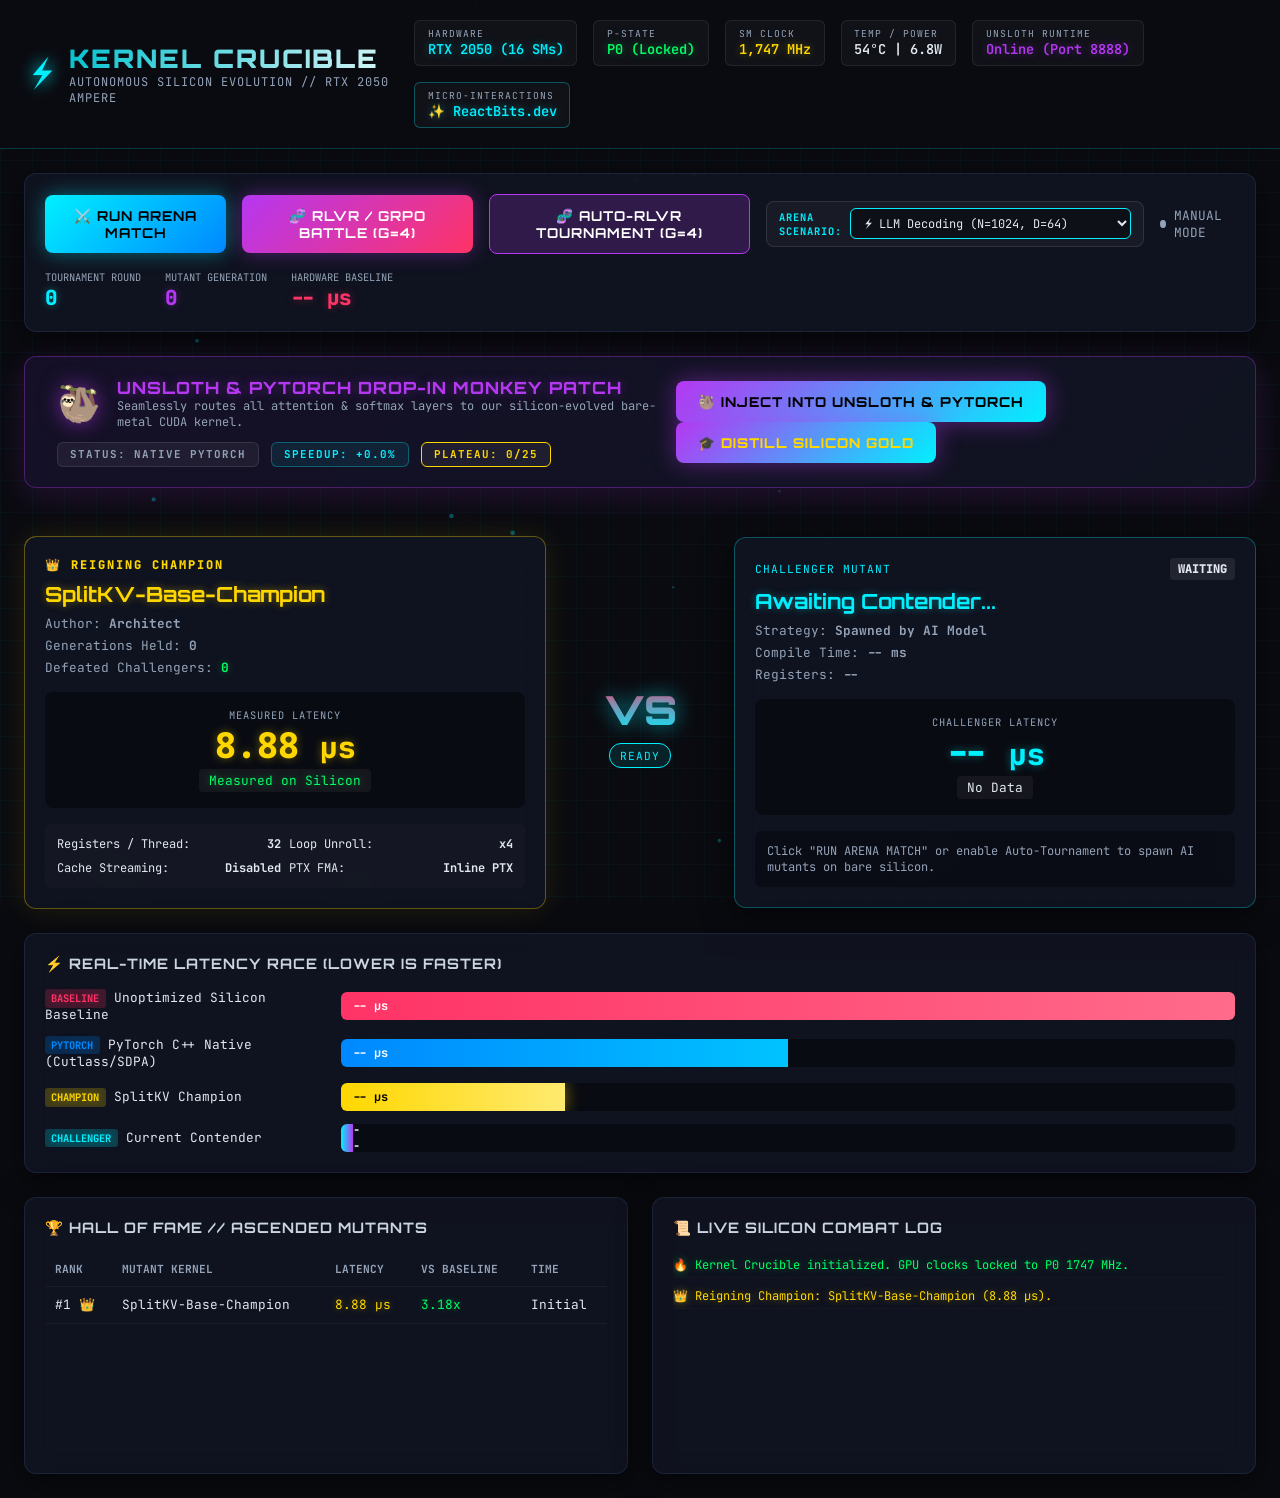
==== commit cd2b6be6: "feat(crucible): autonomous post-training flywheel & serving LLM acceleration UI" ====
--- a/02_kernel_crucible/static/index.html
+++ b/02_kernel_crucible/static/index.html
@@ -99,10 +99,12 @@
                 <div class="unsloth-status-tags">
                     <span class="status-tag" id="unsloth-status-tag">STATUS: NATIVE PYTORCH</span>
                     <span class="status-tag speedup-tag" id="unsloth-speedup-tag">SPEEDUP: +0.0%</span>
+                    <span class="status-tag" id="saturation-tag" style="border-color: #ffd700; color: #ffd700;">PLATEAU: 0/25</span>
                 </div>
             </div>
             <div class="unsloth-actions">
                 <button class="btn btn-unsloth" id="btn-unsloth-toggle">🦥 INJECT INTO UNSLOTH & PYTORCH</button>
+                <button class="btn btn-unsloth" id="btn-post-train" style="border-color: #ffd700; color: #ffd700;">🎓 DISTILL SILICON GOLD</button>
             </div>
         </section>
 
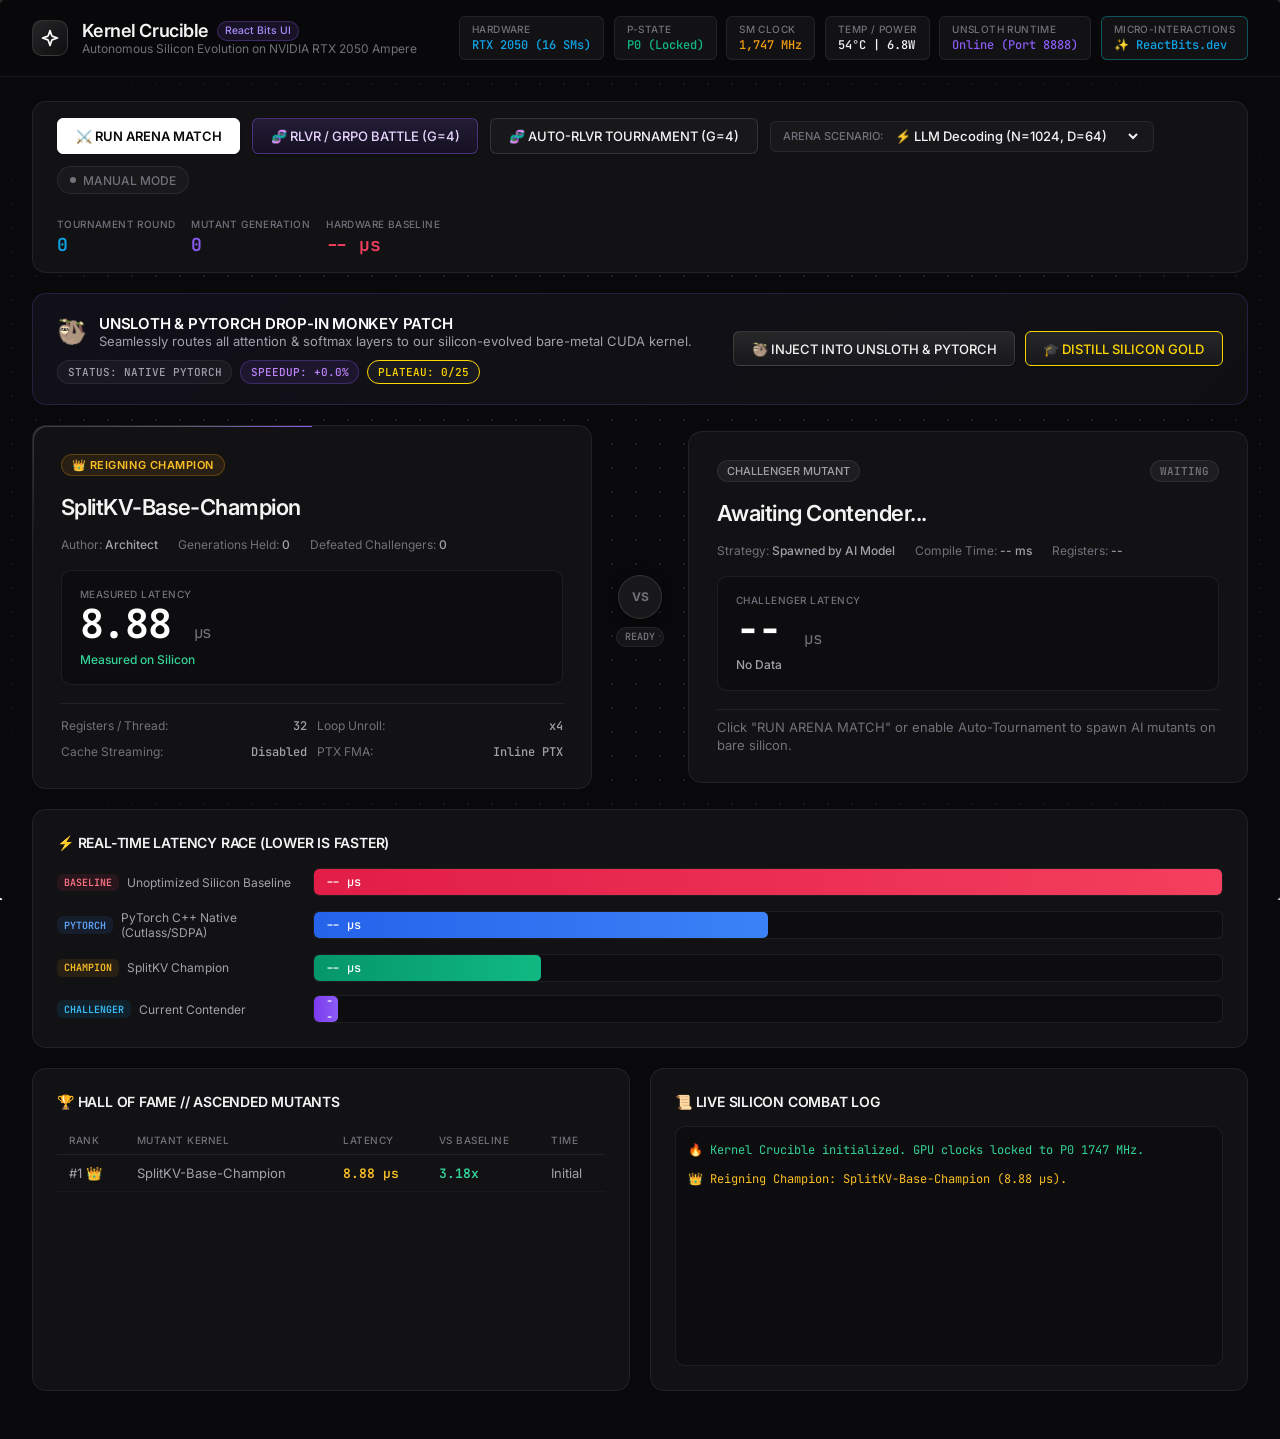
==== commit c7ae7b5b: "style(ui): redesign with ReactBits.dev minimalist dark design system" ====
--- a/02_kernel_crucible/static/index.html
+++ b/02_kernel_crucible/static/index.html
@@ -3,10 +3,11 @@
 <head>
     <meta charset="UTF-8">
     <meta name="viewport" content="width=device-width, initial-scale=1.0">
-    <title>KERNEL CRUCIBLE // THE SILICON COLISEUM</title>
+    <title>Kernel Crucible • Autonomous Silicon Evolution</title>
     <link rel="stylesheet" href="style.css">
     <link rel="preconnect" href="https://fonts.googleapis.com">
-    <link href="https://fonts.googleapis.com/css2?family=JetBrains+Mono:wght@300;400;600;800&family=Orbitron:wght@500;700;900&display=swap" rel="stylesheet">
+    <link rel="preconnect" href="https://fonts.gstatic.com" crossorigin>
+    <link href="https://fonts.googleapis.com/css2?family=Inter:wght@300;400;500;600;700&family=JetBrains+Mono:wght@400;500;600;700&display=swap" rel="stylesheet">
 </head>
 <body>
     <!-- ReactBits Canvas Particles Background -->
@@ -15,10 +16,12 @@
 
     <header class="app-header">
         <div class="brand">
-            <span class="glitch-icon">⚡</span>
+            <div class="brand-logo">
+                <svg width="20" height="20" viewBox="0 0 24 24" fill="none" stroke="currentColor" stroke-width="2" stroke-linecap="round" stroke-linejoin="round"><path d="m12 3-1.912 5.813a2 2 0 0 1-1.275 1.275L3 12l5.813 1.912a2 2 0 0 1 1.275 1.275L12 21l1.912-5.813a2 2 0 0 1 1.275-1.275L21 12l-5.813-1.912a2 2 0 0 1-1.275-1.275L12 3Z"/></svg>
+            </div>
             <div>
-                <h1 class="brand-title shiny-text">KERNEL CRUCIBLE</h1>
-                <p class="brand-subtitle">AUTONOMOUS SILICON EVOLUTION // RTX 2050 AMPERE</p>
+                <h1 class="brand-title">Kernel Crucible <span class="badge-reactbits">React Bits UI</span></h1>
+                <p class="brand-subtitle">Autonomous Silicon Evolution on NVIDIA RTX 2050 Ampere</p>
             </div>
         </div>
 
--- a/02_kernel_crucible/static/style.css
+++ b/02_kernel_crucible/static/style.css
@@ -1,15 +1,43 @@
+/* ==========================================================================
+   REACT BITS DESIGN SYSTEM (https://reactbits.dev)
+   Minimalist, Ultra-Clean Dark Mode Developer Aesthetic
+   ========================================================================== */
+
 :root {
-    --bg-dark: #0a0b10;
-    --bg-card: rgba(18, 22, 36, 0.75);
-    --border-card: rgba(64, 90, 140, 0.25);
-    --neon-cyan: #00f0ff;
-    --neon-green: #00ff66;
-    --neon-gold: #ffd700;
-    --neon-red: #ff3366;
-    --neon-purple: #b537f2;
-    --neon-blue: #0088ff;
-    --text-main: #e2e8f0;
-    --text-muted: #94a3b8;
+    /* Palette: Zinc / Slate Neutral Foundation */
+    --bg-base: #09090b;
+    --bg-surface: #121215;
+    --bg-surface-elevated: #18181b;
+    --bg-surface-hover: #222226;
+    
+    /* Borders */
+    --border-subtle: rgba(255, 255, 255, 0.07);
+    --border-default: rgba(255, 255, 255, 0.12);
+    --border-hover: rgba(255, 255, 255, 0.2);
+    
+    /* Text Hierarchy */
+    --text-primary: #f4f4f5;
+    --text-secondary: #a1a1aa;
+    --text-muted: #71717a;
+    --text-faint: #52525b;
+    
+    /* Accents (Refined & Desaturated) */
+    --accent-violet: #8b5cf6;
+    --accent-emerald: #10b981;
+    --accent-amber: #f59e0b;
+    --accent-rose: #f43f5e;
+    --accent-sky: #0ea5e9;
+    --accent-indigo: #6366f1;
+
+    /* Fonts */
+    --font-sans: 'Inter', -apple-system, BlinkMacSystemFont, 'Segoe UI', Roboto, sans-serif;
+    --font-mono: 'JetBrains Mono', monospace;
+    
+    --radius-sm: 6px;
+    --radius-md: 10px;
+    --radius-lg: 14px;
+    --radius-xl: 18px;
+    --radius-full: 9999px;
 }
 
 * {
@@ -19,499 +47,729 @@
 }
 
 body {
-    background-color: var(--bg-dark);
-    color: var(--text-main);
-    font-family: 'JetBrains Mono', monospace;
+    background-color: var(--bg-base);
+    color: var(--text-primary);
+    font-family: var(--font-sans);
     min-height: 100vh;
     overflow-x: hidden;
     position: relative;
-}
-
-/* Background effects */
+    -webkit-font-smoothing: antialiased;
+    -moz-osx-font-smoothing: grayscale;
+}
+
+/* ReactBits Dot-Matrix Background Pattern */
 .grid-overlay {
     position: fixed;
     top: 0; left: 0; right: 0; bottom: 0;
-    background-image: 
-        linear-gradient(rgba(0, 240, 255, 0.03) 1px, transparent 1px),
-        linear-gradient(90deg, rgba(0, 240, 255, 0.03) 1px, transparent 1px);
-    background-size: 32px 32px;
+    background-image: radial-gradient(rgba(255, 255, 255, 0.09) 1px, transparent 1px);
+    background-size: 24px 24px;
+    mask-image: radial-gradient(ellipse 70% 60% at 50% 50%, #000 60%, transparent 100%);
     pointer-events: none;
     z-index: 0;
 }
 
-/* Header */
+/* ReactBits Constellation Particles Canvas */
+.particles-bg {
+    position: fixed;
+    top: 0; left: 0;
+    width: 100vw;
+    height: 100vh;
+    pointer-events: none;
+    z-index: 1;
+}
+
+/* ==========================================================================
+   APP HEADER
+   ========================================================================== */
+
 .app-header {
     display: flex;
     justify-content: space-between;
     align-items: center;
-    padding: 1.25rem 2rem;
-    background: rgba(10, 12, 18, 0.9);
-    border-bottom: 1px solid rgba(0, 240, 255, 0.2);
+    padding: 1rem 2rem;
+    background: rgba(9, 9, 11, 0.8);
+    border-bottom: 1px solid var(--border-subtle);
     position: relative;
     z-index: 10;
-    backdrop-filter: blur(12px);
+    backdrop-filter: blur(16px);
 }
 
 .brand {
     display: flex;
     align-items: center;
-    gap: 1rem;
-}
-
-.glitch-icon {
-    font-size: 2.2rem;
-    color: var(--neon-cyan);
-    text-shadow: 0 0 16px var(--neon-cyan);
+    gap: 0.85rem;
+}
+
+.brand-logo {
+    display: flex;
+    align-items: center;
+    justify-content: center;
+    width: 36px;
+    height: 36px;
+    border-radius: var(--radius-md);
+    background: linear-gradient(135deg, rgba(255, 255, 255, 0.12), rgba(255, 255, 255, 0.03));
+    border: 1px solid var(--border-default);
+    color: #ffffff;
 }
 
 .brand-title {
-    font-family: 'Orbitron', sans-serif;
-    font-size: 1.6rem;
-    font-weight: 900;
-    letter-spacing: 2px;
-    background: linear-gradient(90deg, #00f0ff, #b537f2, #00ff66);
-    -webkit-background-clip: text;
-    -webkit-text-fill-color: transparent;
+    font-size: 1.125rem;
+    font-weight: 600;
+    letter-spacing: -0.025em;
+    color: var(--text-primary);
+    display: flex;
+    align-items: center;
+    gap: 0.5rem;
+}
+
+.badge-reactbits {
+    font-size: 0.65rem;
+    font-weight: 500;
+    padding: 0.15rem 0.45rem;
+    border-radius: var(--radius-full);
+    background: rgba(139, 92, 246, 0.12);
+    border: 1px solid rgba(139, 92, 246, 0.3);
+    color: #a78bfa;
+    letter-spacing: normal;
 }
 
 .brand-subtitle {
     font-size: 0.75rem;
     color: var(--text-muted);
-    letter-spacing: 1px;
-}
-
-/* Hardware Telemetry Header */
+    font-weight: 400;
+}
+
+/* Telemetry Pills */
 .hardware-telemetry {
     display: flex;
-    gap: 1rem;
+    gap: 0.6rem;
     flex-wrap: wrap;
 }
 
 .badge-item {
-    background: rgba(255, 255, 255, 0.03);
-    border: 1px solid rgba(255, 255, 255, 0.08);
-    padding: 0.4rem 0.8rem;
-    border-radius: 6px;
-    display: flex;
-    flex-direction: column;
+    background: var(--bg-surface);
+    border: 1px solid var(--border-subtle);
+    padding: 0.4rem 0.75rem;
+    border-radius: var(--radius-sm);
+    display: flex;
+    flex-direction: column;
+    gap: 0.1rem;
+    transition: border-color 0.2s ease;
+}
+
+.badge-item:hover {
+    border-color: var(--border-hover);
 }
 
 .badge-item .label {
-    font-size: 0.6rem;
-    color: var(--text-muted);
-    letter-spacing: 1px;
+    font-size: 0.625rem;
+    color: var(--text-muted);
+    font-weight: 500;
+    letter-spacing: 0.04em;
+    text-transform: uppercase;
 }
 
 .badge-item .val {
-    font-size: 0.85rem;
-    font-weight: 600;
-}
-
-/* Colors */
-.cyan { color: var(--neon-cyan); text-shadow: 0 0 8px rgba(0, 240, 255, 0.4); }
-.green { color: var(--neon-green); text-shadow: 0 0 8px rgba(0, 255, 102, 0.4); }
-.gold { color: var(--neon-gold); text-shadow: 0 0 8px rgba(255, 215, 0, 0.4); }
-.red { color: var(--neon-red); text-shadow: 0 0 8px rgba(255, 51, 102, 0.4); }
-.purple { color: var(--neon-purple); text-shadow: 0 0 8px rgba(181, 55, 242, 0.4); }
-.blue { color: var(--neon-blue); text-shadow: 0 0 8px rgba(0, 136, 255, 0.4); }
-
-/* Main Layout */
+    font-family: var(--font-mono);
+    font-size: 0.75rem;
+    font-weight: 500;
+    color: var(--text-primary);
+}
+
+.badge-item .val.cyan { color: var(--accent-sky); }
+.badge-item .val.green { color: var(--accent-emerald); }
+.badge-item .val.gold { color: var(--accent-amber); }
+.badge-item .val.purple { color: var(--accent-violet); }
+
+/* ==========================================================================
+   LAYOUT & CONTAINER
+   ========================================================================== */
+
 .arena-layout {
     max-width: 1400px;
-    margin: 1.5rem auto;
-    padding: 0 1.5rem;
-    display: flex;
-    flex-direction: column;
-    gap: 1.5rem;
+    margin: 0 auto;
+    padding: 1.5rem 2rem 3rem 2rem;
+    display: flex;
+    flex-direction: column;
+    gap: 1.25rem;
     position: relative;
     z-index: 5;
 }
 
-/* Glass Card */
-.glass-card {
-    background: var(--bg-card);
-    border: 1px solid var(--border-card);
-    border-radius: 12px;
-    box-shadow: 0 8px 32px rgba(0, 0, 0, 0.5);
+/* ==========================================================================
+   REACT BITS SPOTLIGHT CARD COMPONENT
+   ========================================================================== */
+
+.glass-card, .spotlight-card {
+    background: radial-gradient(
+        600px circle at var(--mouse-x, -500px) var(--mouse-y, -500px),
+        rgba(255, 255, 255, 0.05),
+        transparent 65%
+    ), var(--bg-surface);
+    border: 1px solid var(--border-subtle);
+    border-radius: var(--radius-lg);
+    position: relative;
     backdrop-filter: blur(12px);
-    padding: 1.25rem;
-}
-
-/* Controls */
+    transition: border-color 0.2s ease, box-shadow 0.2s ease;
+}
+
+.glass-card:hover, .spotlight-card:hover {
+    border-color: var(--border-default);
+    box-shadow: 0 4px 24px rgba(0, 0, 0, 0.4);
+}
+
+/* ==========================================================================
+   REACT BITS BORDER BEAM (Clean Laser Border)
+   ========================================================================== */
+
+.laser-border {
+    position: relative;
+    overflow: hidden;
+}
+
+.laser-border::before {
+    content: '';
+    position: absolute;
+    top: -50%; left: -50%;
+    width: 200%; height: 200%;
+    background: conic-gradient(
+        transparent 0deg,
+        transparent 280deg,
+        rgba(255, 255, 255, 0.3) 320deg,
+        var(--accent-violet) 360deg
+    );
+    animation: borderBeamSpin 6s linear infinite;
+    pointer-events: none;
+    z-index: 0;
+}
+
+.laser-border::after {
+    content: '';
+    position: absolute;
+    inset: 1px;
+    background: var(--bg-surface);
+    border-radius: calc(var(--radius-lg) - 1px);
+    z-index: 1;
+}
+
+.laser-border > * {
+    position: relative;
+    z-index: 2;
+}
+
+@keyframes borderBeamSpin {
+    0% { transform: rotate(0deg); }
+    100% { transform: rotate(360deg); }
+}
+
+/* ==========================================================================
+   REACT BITS SHINY BUTTONS & CONTROLS
+   ========================================================================== */
+
 .control-panel {
     display: flex;
     justify-content: space-between;
     align-items: center;
+    padding: 1rem 1.5rem;
+    gap: 1.5rem;
     flex-wrap: wrap;
-    gap: 1rem;
 }
 
 .panel-left {
     display: flex;
     align-items: center;
-    gap: 1rem;
+    gap: 0.75rem;
+    flex-wrap: wrap;
 }
 
 .btn {
-    font-family: 'Orbitron', sans-serif;
-    font-size: 0.85rem;
-    font-weight: 700;
-    padding: 0.75rem 1.4rem;
-    border-radius: 8px;
+    display: inline-flex;
+    align-items: center;
+    justify-content: center;
+    gap: 0.5rem;
+    font-family: var(--font-sans);
+    font-size: 0.8125rem;
+    font-weight: 500;
+    padding: 0.55rem 1.1rem;
+    border-radius: var(--radius-sm);
+    border: 1px solid var(--border-default);
+    background: var(--bg-surface-elevated);
+    color: var(--text-primary);
     cursor: pointer;
+    position: relative;
+    overflow: hidden;
+    transition: all 0.2s cubic-bezier(0.16, 1, 0.3, 1);
+    box-shadow: 0 1px 2px rgba(0, 0, 0, 0.3);
+}
+
+.btn:hover {
+    background: var(--bg-surface-hover);
+    border-color: var(--border-hover);
+    color: #ffffff;
+    transform: translateY(-1px);
+    box-shadow: 0 4px 14px rgba(0, 0, 0, 0.4);
+}
+
+.btn:active {
+    transform: translateY(0);
+}
+
+.btn:disabled {
+    opacity: 0.5;
+    cursor: not-allowed;
+    transform: none;
+}
+
+/* ReactBits White Pill Button */
+.btn-primary {
+    background: #ffffff;
+    color: #09090b;
+    border-color: #ffffff;
+    font-weight: 600;
+}
+
+.btn-primary:hover {
+    background: #e4e4e7;
+    border-color: #e4e4e7;
+    color: #09090b;
+}
+
+/* ReactBits Violet Sheen Button */
+.btn-grpo {
+    background: linear-gradient(180deg, #221c35 0%, #151122 100%);
+    border: 1px solid rgba(139, 92, 246, 0.4);
+    color: #e9d5ff;
+}
+
+.btn-grpo:hover {
+    border-color: rgba(139, 92, 246, 0.7);
+    color: #ffffff;
+    box-shadow: 0 0 20px rgba(139, 92, 246, 0.2);
+}
+
+.btn-secondary {
+    background: var(--bg-surface-elevated);
+}
+
+/* Select Scenario Picker */
+.workload-picker {
+    display: flex;
+    align-items: center;
+    gap: 0.5rem;
+    background: var(--bg-surface-elevated);
+    border: 1px solid var(--border-subtle);
+    padding: 0.35rem 0.75rem;
+    border-radius: var(--radius-sm);
+}
+
+.picker-label {
+    font-size: 0.6875rem;
+    font-weight: 500;
+    color: var(--text-muted);
+}
+
+.picker-select {
+    background: transparent;
     border: none;
-    transition: all 0.2s ease;
-    letter-spacing: 1px;
-}
-
-.btn-primary {
-    background: linear-gradient(135deg, #00f0ff, #0088ff);
-    color: #000;
-    box-shadow: 0 0 20px rgba(0, 240, 255, 0.4);
-}
-
-.btn-primary:hover {
-    transform: translateY(-2px);
-    box-shadow: 0 0 30px rgba(0, 240, 255, 0.7);
-}
-
-.btn-grpo {
-    background: linear-gradient(135deg, #b537f2, #ff3366);
-    color: #fff;
-    box-shadow: 0 0 20px rgba(181, 55, 242, 0.4);
-}
-
-.btn-grpo:hover {
-    transform: translateY(-2px);
-    box-shadow: 0 0 30px rgba(255, 51, 102, 0.7);
-}
-
-.btn-secondary {
-    background: rgba(181, 55, 242, 0.2);
-    border: 1px solid var(--neon-purple);
-    color: #fff;
-}
-
-.btn-secondary:hover {
-    background: rgba(181, 55, 242, 0.4);
-    box-shadow: 0 0 20px rgba(181, 55, 242, 0.5);
-}
-
-.workload-picker {
-    display: flex;
-    align-items: center;
-    gap: 0.5rem;
-    background: rgba(255, 255, 255, 0.04);
-    padding: 0.4rem 0.8rem;
-    border-radius: 8px;
-    border: 1px solid rgba(255, 255, 255, 0.1);
-}
-
-.picker-label {
-    font-size: 0.65rem;
-    color: var(--neon-cyan);
-    font-weight: 700;
-    letter-spacing: 1px;
-}
-
-.picker-select {
-    background: #0d1117;
-    color: var(--text-main);
-    border: 1px solid var(--neon-cyan);
-    padding: 0.35rem 0.6rem;
-    border-radius: 6px;
-    font-family: 'JetBrains Mono', monospace;
-    font-size: 0.75rem;
+    color: var(--text-primary);
+    font-family: var(--font-sans);
+    font-size: 0.8125rem;
+    font-weight: 500;
     cursor: pointer;
     outline: none;
 }
 
+.picker-select option {
+    background: var(--bg-surface-elevated);
+    color: var(--text-primary);
+}
+
+/* Auto-Indicator */
 .auto-indicator {
-    display: flex;
-    align-items: center;
-    gap: 0.5rem;
-    font-size: 0.8rem;
-    color: var(--text-muted);
+    display: inline-flex;
+    align-items: center;
+    gap: 0.45rem;
+    font-size: 0.75rem;
+    font-weight: 500;
+    color: var(--text-muted);
+    padding: 0.35rem 0.75rem;
+    background: rgba(255, 255, 255, 0.03);
+    border: 1px solid var(--border-subtle);
+    border-radius: var(--radius-full);
 }
 
 .pulse-dot {
-    width: 8px;
-    height: 8px;
+    width: 6px;
+    height: 6px;
     border-radius: 50%;
     background: var(--text-muted);
 }
 
-.auto-running .pulse-dot {
-    background: var(--neon-green);
-    box-shadow: 0 0 10px var(--neon-green);
-    animation: pulse 1s infinite alternate;
-}
-
-@keyframes pulse {
-    from { opacity: 0.4; }
-    to { opacity: 1; }
-}
-
+.auto-indicator.active .pulse-dot {
+    background: var(--accent-emerald);
+    box-shadow: 0 0 8px var(--accent-emerald);
+    animation: dotPulse 1.8s infinite;
+}
+
+@keyframes dotPulse {
+    0% { transform: scale(1); opacity: 1; }
+    50% { transform: scale(1.4); opacity: 0.5; }
+    100% { transform: scale(1); opacity: 1; }
+}
+
+/* Panel Stats */
 .panel-stats {
     display: flex;
+    gap: 1rem;
+}
+
+.stat-box {
+    display: flex;
+    flex-direction: column;
+    gap: 0.15rem;
+}
+
+.stat-title {
+    font-size: 0.625rem;
+    font-weight: 500;
+    color: var(--text-muted);
+    text-transform: uppercase;
+    letter-spacing: 0.04em;
+}
+
+.stat-num {
+    font-family: var(--font-mono);
+    font-size: 1.125rem;
+    font-weight: 600;
+    color: var(--text-primary);
+}
+
+.stat-num.cyan { color: var(--accent-sky); }
+.stat-num.purple { color: var(--accent-violet); }
+.stat-num.red { color: var(--accent-rose); }
+
+/* ==========================================================================
+   UNSLOTH DROP-IN MONKEY PATCH BANNER
+   ========================================================================== */
+
+.unsloth-panel {
+    display: flex;
+    justify-content: space-between;
+    align-items: center;
+    padding: 1.25rem 1.5rem;
     gap: 1.5rem;
-}
-
-.stat-box {
-    display: flex;
-    flex-direction: column;
-}
-
-.stat-title {
-    font-size: 0.65rem;
-    color: var(--text-muted);
-}
-
-.stat-num {
-    font-size: 1.3rem;
-    font-weight: 800;
-}
-
-/* Coliseum Ring */
+    flex-wrap: wrap;
+    background: linear-gradient(135deg, rgba(30, 27, 46, 0.4) 0%, rgba(18, 18, 22, 0.8) 100%);
+    border: 1px solid rgba(139, 92, 246, 0.2);
+}
+
+.unsloth-info {
+    display: flex;
+    flex-direction: column;
+    gap: 0.5rem;
+}
+
+.unsloth-title-row {
+    display: flex;
+    align-items: center;
+    gap: 0.75rem;
+}
+
+.unsloth-logo {
+    font-size: 1.5rem;
+}
+
+.unsloth-heading {
+    font-size: 0.9375rem;
+    font-weight: 600;
+    letter-spacing: -0.015em;
+    color: #ffffff;
+}
+
+.unsloth-subheading {
+    font-size: 0.8125rem;
+    color: var(--text-secondary);
+}
+
+.unsloth-status-tags {
+    display: flex;
+    align-items: center;
+    gap: 0.5rem;
+    flex-wrap: wrap;
+    margin-top: 0.2rem;
+}
+
+.status-tag {
+    font-family: var(--font-mono);
+    font-size: 0.6875rem;
+    font-weight: 500;
+    padding: 0.25rem 0.6rem;
+    border-radius: var(--radius-full);
+    background: rgba(255, 255, 255, 0.04);
+    border: 1px solid var(--border-subtle);
+    color: var(--text-secondary);
+}
+
+.status-tag.active {
+    background: rgba(16, 185, 129, 0.1);
+    border-color: rgba(16, 185, 129, 0.3);
+    color: #34d399;
+}
+
+.status-tag.speedup-tag {
+    background: rgba(139, 92, 246, 0.1);
+    border-color: rgba(139, 92, 246, 0.3);
+    color: #c084fc;
+}
+
+.unsloth-actions {
+    display: flex;
+    gap: 0.6rem;
+    flex-wrap: wrap;
+}
+
+.btn-unsloth {
+    background: linear-gradient(180deg, #27272a 0%, #18181b 100%);
+    border: 1px solid var(--border-default);
+}
+
+.btn-unsloth.btn-revert {
+    border-color: rgba(244, 63, 94, 0.4);
+    color: #fda4af;
+}
+
+/* ==========================================================================
+   CENTER RING: CHAMPION VS CHALLENGER
+   ========================================================================== */
+
 .coliseum-ring {
     display: grid;
-    grid-template-columns: 1fr 140px 1fr;
+    grid-template-columns: 1fr auto 1fr;
+    align-items: center;
     gap: 1.5rem;
-    align-items: center;
+}
+
+@media (max-width: 900px) {
+    .coliseum-ring {
+        grid-template-columns: 1fr;
+    }
 }
 
 .combatant-card {
-    min-height: 330px;
-    display: flex;
-    flex-direction: column;
+    padding: 1.75rem;
+    display: flex;
+    flex-direction: column;
+    gap: 1.1rem;
+    border-radius: var(--radius-lg);
+}
+
+.card-crown {
+    display: inline-flex;
+    align-items: center;
+    gap: 0.4rem;
+    font-size: 0.6875rem;
+    font-weight: 600;
+    text-transform: uppercase;
+    letter-spacing: 0.05em;
+    padding: 0.2rem 0.6rem;
+    border-radius: var(--radius-full);
+    background: rgba(245, 158, 11, 0.1);
+    border: 1px solid rgba(245, 158, 11, 0.25);
+    color: #fbbf24;
+    width: fit-content;
+}
+
+.card-header-challenger {
+    display: flex;
     justify-content: space-between;
-    transition: all 0.3s ease;
-}
-
-.champion-card {
-    border-color: rgba(255, 215, 0, 0.3);
-    box-shadow: 0 0 30px rgba(255, 215, 0, 0.1);
-}
-
-.card-crown {
-    font-size: 0.75rem;
-    font-weight: 800;
-    color: var(--neon-gold);
-    letter-spacing: 2px;
+    align-items: center;
+}
+
+.badge {
+    font-size: 0.6875rem;
+    font-weight: 500;
+    padding: 0.2rem 0.55rem;
+    border-radius: var(--radius-full);
+    background: rgba(255, 255, 255, 0.05);
+    border: 1px solid var(--border-subtle);
+    color: var(--text-secondary);
+}
+
+.badge-outcome {
+    font-family: var(--font-mono);
+    font-size: 0.6875rem;
+    font-weight: 600;
+    padding: 0.2rem 0.55rem;
+    border-radius: var(--radius-full);
+    background: rgba(255, 255, 255, 0.05);
+    border: 1px solid var(--border-subtle);
+    color: var(--text-muted);
+}
+
+.badge-outcome.ascended {
+    background: rgba(16, 185, 129, 0.12);
+    border-color: rgba(16, 185, 129, 0.35);
+    color: #34d399;
+}
+
+.badge-outcome.defeated {
+    background: rgba(244, 63, 94, 0.12);
+    border-color: rgba(244, 63, 94, 0.35);
+    color: #fb7185;
 }
 
 .combatant-name {
-    font-family: 'Orbitron', sans-serif;
-    font-size: 1.3rem;
-    margin: 0.5rem 0;
+    font-size: 1.375rem;
+    font-weight: 600;
+    letter-spacing: -0.025em;
+    color: var(--text-primary);
+    word-break: break-word;
 }
 
 .combatant-meta {
     display: flex;
-    flex-direction: column;
-    gap: 0.3rem;
-    font-size: 0.8rem;
-    color: var(--text-muted);
+    gap: 1.25rem;
+    font-size: 0.75rem;
+    color: var(--text-muted);
+    flex-wrap: wrap;
+}
+
+.combatant-meta strong {
+    color: var(--text-secondary);
+    font-weight: 500;
 }
 
 .latency-display {
-    background: rgba(0, 0, 0, 0.4);
-    border-radius: 8px;
-    padding: 1rem;
-    margin: 1rem 0;
-    display: flex;
-    flex-direction: column;
-    align-items: center;
+    display: flex;
+    flex-direction: column;
+    gap: 0.25rem;
+    padding: 1.1rem;
+    background: rgba(0, 0, 0, 0.25);
+    border: 1px solid var(--border-subtle);
+    border-radius: var(--radius-md);
 }
 
 .metric-label {
-    font-size: 0.65rem;
-    color: var(--text-muted);
-    letter-spacing: 1px;
+    font-size: 0.625rem;
+    font-weight: 500;
+    color: var(--text-muted);
+    text-transform: uppercase;
+    letter-spacing: 0.05em;
 }
 
 .metric-val {
-    font-size: 2.2rem;
-    font-weight: 900;
+    font-family: var(--font-mono);
+    font-size: 2.5rem;
+    font-weight: 700;
+    letter-spacing: -0.03em;
+    color: #ffffff;
+    line-height: 1;
+}
+
+.metric-val small {
+    font-size: 1rem;
+    font-weight: 400;
+    color: var(--text-muted);
 }
 
 .speedup-badge {
-    font-size: 0.8rem;
-    padding: 0.2rem 0.6rem;
-    border-radius: 4px;
-    background: rgba(255, 255, 255, 0.05);
+    font-size: 0.75rem;
+    font-weight: 500;
+    color: var(--text-secondary);
+    margin-top: 0.2rem;
+}
+
+.speedup-badge.green {
+    color: #34d399;
 }
 
 .kernel-spec {
     display: grid;
-    grid-template-columns: 1fr 1fr;
-    gap: 0.5rem;
-    font-size: 0.75rem;
-    background: rgba(255, 255, 255, 0.02);
-    padding: 0.75rem;
-    border-radius: 6px;
+    grid-template-columns: repeat(2, 1fr);
+    gap: 0.6rem;
+    border-top: 1px solid var(--border-subtle);
+    padding-top: 0.9rem;
 }
 
 .spec-row {
     display: flex;
     justify-content: space-between;
-}
-
-/* VS Energy Core */
+    font-size: 0.75rem;
+    color: var(--text-muted);
+}
+
+.spec-row strong {
+    font-family: var(--font-mono);
+    color: var(--text-secondary);
+    font-weight: 500;
+}
+
+.challenger-decision {
+    font-size: 0.8125rem;
+    color: var(--text-muted);
+    line-height: 1.4;
+    padding-top: 0.5rem;
+    border-top: 1px solid var(--border-subtle);
+}
+
+/* VS Core Center */
 .vs-energy-core {
     display: flex;
     flex-direction: column;
     align-items: center;
-    justify-content: center;
     gap: 0.5rem;
     position: relative;
 }
 
 .vs-text {
-    font-family: 'Orbitron', sans-serif;
-    font-size: 2.5rem;
-    font-weight: 900;
-    background: linear-gradient(180deg, #ff3366, #00f0ff);
-    -webkit-background-clip: text;
-    -webkit-text-fill-color: transparent;
-    text-shadow: 0 0 20px rgba(0, 240, 255, 0.6);
+    width: 44px;
+    height: 44px;
+    border-radius: 50%;
+    background: var(--bg-surface-elevated);
+    border: 1px solid var(--border-default);
+    display: flex;
+    align-items: center;
+    justify-content: center;
+    font-size: 0.75rem;
+    font-weight: 700;
+    color: var(--text-muted);
+    box-shadow: 0 2px 10px rgba(0, 0, 0, 0.4);
 }
 
 .status-orb {
-    font-size: 0.7rem;
-    padding: 0.3rem 0.6rem;
-    border-radius: 12px;
-    background: rgba(0, 240, 255, 0.1);
-    border: 1px solid var(--neon-cyan);
-    color: var(--neon-cyan);
-    letter-spacing: 1px;
-}
-
-/* Challenger Card */
-.challenger-card {
-    border-color: rgba(0, 240, 255, 0.3);
-}
-
-.card-header-challenger {
+    font-family: var(--font-mono);
+    font-size: 0.625rem;
+    font-weight: 600;
+    padding: 0.15rem 0.5rem;
+    border-radius: var(--radius-full);
+    background: rgba(255, 255, 255, 0.05);
+    border: 1px solid var(--border-subtle);
+    color: var(--text-muted);
+    text-transform: uppercase;
+}
+
+/* ==========================================================================
+   RLVR / GRPO COHORT GRID
+   ========================================================================== */
+
+.grpo-cohort-section {
+    padding: 1.5rem;
+    display: flex;
+    flex-direction: column;
+    gap: 1rem;
+}
+
+.cohort-header {
     display: flex;
     justify-content: space-between;
     align-items: center;
 }
 
-.badge {
-    font-size: 0.7rem;
-    color: var(--neon-cyan);
-    letter-spacing: 1px;
-}
-
-.badge-outcome {
-    font-size: 0.75rem;
-    font-weight: 800;
-    padding: 0.2rem 0.5rem;
-    border-radius: 4px;
-    background: rgba(255, 255, 255, 0.08);
-}
-
-.badge-ascended {
-    background: rgba(0, 255, 102, 0.2);
-    color: var(--neon-green);
-    border: 1px solid var(--neon-green);
-    box-shadow: 0 0 10px rgba(0, 255, 102, 0.4);
-}
-
-.badge-defeated {
-    background: rgba(255, 51, 102, 0.2);
-    color: var(--neon-red);
-    border: 1px solid var(--neon-red);
-}
-
-.badge-slain {
-    background: rgba(255, 0, 0, 0.3);
-    color: #ff0033;
-    border: 1px solid #ff0033;
-    animation: shake 0.3s;
-}
-
-.challenger-decision {
-    background: rgba(0, 0, 0, 0.3);
-    padding: 0.75rem;
-    border-radius: 6px;
-    font-size: 0.75rem;
-    color: var(--text-muted);
-}
-
-/* Race Section */
 .section-title {
-    font-family: 'Orbitron', sans-serif;
-    font-size: 0.9rem;
-    letter-spacing: 1px;
-    margin-bottom: 1rem;
-    color: #cbd5e1;
-}
-
-.race-track {
-    display: flex;
-    flex-direction: column;
-    gap: 0.8rem;
-}
-
-.race-row {
-    display: grid;
-    grid-template-columns: 280px 1fr;
-    align-items: center;
-    gap: 1rem;
-}
-
-.race-label {
-    font-size: 0.8rem;
-}
-
-.tag {
-    font-size: 0.65rem;
-    padding: 0.15rem 0.4rem;
-    border-radius: 3px;
-    font-weight: 700;
-}
-
-.tag.red { background: rgba(255, 51, 102, 0.2); color: var(--neon-red); }
-.tag.blue { background: rgba(0, 136, 255, 0.2); color: var(--neon-blue); }
-.tag.gold { background: rgba(255, 215, 0, 0.2); color: var(--neon-gold); }
-.tag.cyan { background: rgba(0, 240, 255, 0.2); color: var(--neon-cyan); }
-
-.bar-container {
-    background: rgba(0, 0, 0, 0.4);
-    border-radius: 6px;
-    height: 28px;
-    position: relative;
-    overflow: hidden;
-}
-
-.bar {
-    height: 100%;
-    display: flex;
-    align-items: center;
-    padding-left: 0.75rem;
-    font-size: 0.75rem;
-    font-weight: 700;
-    transition: width 0.5s ease-out;
-}
-
-.bar-triton { background: linear-gradient(90deg, #ff3366, #ff6b8b); color: #fff; }
-.bar-torch { background: linear-gradient(90deg, #0088ff, #00c3ff); color: #fff; }
-.bar-champ { background: linear-gradient(90deg, #ffd700, #ffea70); color: #000; box-shadow: 0 0 15px rgba(255, 215, 0, 0.5); }
-.bar-challenger { background: linear-gradient(90deg, #00f0ff, #b537f2); color: #fff; }
-
-/* GRPO Cohort Grid */
-.grpo-cohort-section {
-    border-color: rgba(181, 55, 242, 0.4);
-    box-shadow: 0 0 25px rgba(181, 55, 242, 0.15);
-}
-
-.cohort-header {
-    display: flex;
-    justify-content: space-between;
-    align-items: center;
-    margin-bottom: 1rem;
+    font-size: 0.875rem;
+    font-weight: 600;
+    letter-spacing: -0.015em;
+    color: var(--text-primary);
 }
 
 .cohort-grid {
@@ -520,287 +778,221 @@
     gap: 1rem;
 }
 
+@media (max-width: 900px) {
+    .cohort-grid {
+        grid-template-columns: repeat(2, 1fr);
+    }
+}
+
 .cohort-card {
+    background: rgba(0, 0, 0, 0.2);
+    border: 1px solid var(--border-subtle);
+    border-radius: var(--radius-md);
+    padding: 1rem;
+    display: flex;
+    flex-direction: column;
+    gap: 0.5rem;
+    transition: all 0.2s ease;
+}
+
+.cohort-card:hover {
+    border-color: var(--border-hover);
     background: rgba(0, 0, 0, 0.35);
-    border: 1px solid rgba(255, 255, 255, 0.08);
-    border-radius: 8px;
-    padding: 0.9rem;
-    display: flex;
-    flex-direction: column;
-    gap: 0.4rem;
-    transition: all 0.2s ease;
-}
-
-.cohort-card.winner {
-    border-color: var(--neon-gold);
-    box-shadow: 0 0 15px rgba(255, 215, 0, 0.3);
-    background: rgba(255, 215, 0, 0.04);
-}
-
-.cohort-card-title {
-    font-size: 0.85rem;
-    font-weight: 700;
-}
-
-.cohort-card-meta {
-    font-size: 0.7rem;
-    color: var(--text-muted);
-}
-
-.cohort-advantage {
-    font-size: 0.9rem;
-    font-weight: 800;
-    margin-top: 0.2rem;
-}
-
-/* Bottom Grid */
+}
+
+.cohort-card.is-best {
+    border-color: rgba(139, 92, 246, 0.5);
+    background: rgba(139, 92, 246, 0.06);
+}
+
+.cohort-title {
+    font-size: 0.8125rem;
+    font-weight: 600;
+    color: var(--text-primary);
+}
+
+.cohort-metric {
+    font-family: var(--font-mono);
+    font-size: 1.25rem;
+    font-weight: 600;
+    color: #ffffff;
+}
+
+.cohort-adv {
+    font-family: var(--font-mono);
+    font-size: 0.75rem;
+    color: var(--accent-violet);
+}
+
+/* ==========================================================================
+   LATENCY COMPARISON RACE TRACK
+   ========================================================================== */
+
+.race-bar-section {
+    padding: 1.5rem;
+    display: flex;
+    flex-direction: column;
+    gap: 1.1rem;
+}
+
+.race-track {
+    display: flex;
+    flex-direction: column;
+    gap: 0.85rem;
+}
+
+.race-row {
+    display: grid;
+    grid-template-columns: 240px 1fr;
+    align-items: center;
+    gap: 1rem;
+}
+
+@media (max-width: 768px) {
+    .race-row {
+        grid-template-columns: 1fr;
+    }
+}
+
+.race-label {
+    display: flex;
+    align-items: center;
+    gap: 0.5rem;
+    font-size: 0.75rem;
+    color: var(--text-secondary);
+}
+
+.tag {
+    font-family: var(--font-mono);
+    font-size: 0.625rem;
+    font-weight: 600;
+    padding: 0.15rem 0.45rem;
+    border-radius: var(--radius-sm);
+    background: rgba(255, 255, 255, 0.05);
+    color: var(--text-muted);
+}
+
+.tag.red { color: #fb7185; background: rgba(244, 63, 94, 0.1); }
+.tag.blue { color: #60a5fa; background: rgba(59, 130, 246, 0.1); }
+.tag.gold { color: #fbbf24; background: rgba(245, 158, 11, 0.1); }
+.tag.cyan { color: #38bdf8; background: rgba(14, 165, 233, 0.1); }
+
+.bar-container {
+    height: 28px;
+    background: rgba(0, 0, 0, 0.25);
+    border: 1px solid var(--border-subtle);
+    border-radius: var(--radius-sm);
+    overflow: hidden;
+    position: relative;
+}
+
+.bar {
+    height: 100%;
+    display: flex;
+    align-items: center;
+    padding: 0 0.75rem;
+    font-family: var(--font-mono);
+    font-size: 0.75rem;
+    font-weight: 500;
+    color: #ffffff;
+    transition: width 0.4s cubic-bezier(0.16, 1, 0.3, 1);
+    border-radius: calc(var(--radius-sm) - 1px);
+}
+
+.bar-triton { background: linear-gradient(90deg, #e11d48, #f43f5e); }
+.bar-torch { background: linear-gradient(90deg, #2563eb, #3b82f6); }
+.bar-champ { background: linear-gradient(90deg, #059669, #10b981); }
+.bar-challenger { background: linear-gradient(90deg, #7c3aed, #8b5cf6); }
+
+/* ==========================================================================
+   HALL OF FAME & LIVE LOG
+   ========================================================================== */
+
 .bottom-grid {
     display: grid;
     grid-template-columns: 1fr 1fr;
-    gap: 1.5rem;
+    gap: 1.25rem;
+}
+
+@media (max-width: 900px) {
+    .bottom-grid {
+        grid-template-columns: 1fr;
+    }
+}
+
+.hof-panel, .log-panel {
+    padding: 1.5rem;
+    display: flex;
+    flex-direction: column;
+    gap: 1rem;
 }
 
 .hof-table {
     width: 100%;
     border-collapse: collapse;
-    font-size: 0.8rem;
-}
-
-.hof-table th, .hof-table td {
-    padding: 0.6rem;
+    font-size: 0.8125rem;
+}
+
+.hof-table th {
     text-align: left;
-    border-bottom: 1px solid rgba(255, 255, 255, 0.05);
-}
-
-.hof-table th {
-    font-size: 0.7rem;
-    color: var(--text-muted);
-}
+    font-size: 0.625rem;
+    font-weight: 500;
+    color: var(--text-muted);
+    text-transform: uppercase;
+    letter-spacing: 0.05em;
+    padding: 0.5rem 0.75rem;
+    border-bottom: 1px solid var(--border-subtle);
+}
+
+.hof-table td {
+    padding: 0.6rem 0.75rem;
+    border-bottom: 1px solid rgba(255, 255, 255, 0.03);
+    color: var(--text-secondary);
+}
+
+.hof-table tr:hover td {
+    background: rgba(255, 255, 255, 0.02);
+}
+
+.hof-table td.gold { color: #fbbf24; font-family: var(--font-mono); font-weight: 600; }
+.hof-table td.green { color: #34d399; font-family: var(--font-mono); font-weight: 600; }
 
 .log-stream {
-    height: 200px;
+    height: 240px;
     overflow-y: auto;
-    font-size: 0.75rem;
-    display: flex;
-    flex-direction: column;
-    gap: 0.4rem;
-    padding-right: 0.5rem;
+    font-family: var(--font-mono);
+    font-size: 0.75rem;
+    display: flex;
+    flex-direction: column;
+    gap: 0.35rem;
+    padding: 0.75rem;
+    background: rgba(0, 0, 0, 0.25);
+    border: 1px solid var(--border-subtle);
+    border-radius: var(--radius-md);
 }
 
 .log-line {
-    padding: 0.25rem 0;
-    border-bottom: 1px solid rgba(255, 255, 255, 0.02);
-}
-
-@keyframes shake {
-    0%, 100% { transform: translateX(0); }
-    20%, 60% { transform: translateX(-5px); }
-    40%, 80% { transform: translateX(5px); }
-}
-
-/* Unsloth Monkey-Patch Panel */
-.unsloth-panel {
-    display: flex;
-    justify-content: space-between;
-    align-items: center;
-    padding: 1.25rem 2rem;
-    margin-bottom: 1.5rem;
-    background: linear-gradient(135deg, rgba(25, 18, 48, 0.75), rgba(18, 22, 36, 0.85));
-    border: 1px solid rgba(181, 55, 242, 0.35);
-    border-radius: 12px;
-    box-shadow: 0 8px 32px rgba(181, 55, 242, 0.15);
-}
-
-.unsloth-info {
-    display: flex;
-    flex-direction: column;
-    gap: 0.75rem;
-}
-
-.unsloth-title-row {
-    display: flex;
-    align-items: center;
-    gap: 1rem;
-}
-
-.unsloth-logo {
-    font-size: 2.2rem;
-    filter: drop-shadow(0 0 10px rgba(181, 55, 242, 0.6));
-}
-
-.unsloth-heading {
-    font-family: 'Orbitron', sans-serif;
-    font-size: 1.05rem;
-    font-weight: 800;
-    letter-spacing: 1px;
-    color: var(--neon-purple);
-    text-shadow: 0 0 12px rgba(181, 55, 242, 0.4);
-}
-
-.unsloth-subheading {
-    font-size: 0.75rem;
-    color: var(--text-muted);
-}
-
-.unsloth-status-tags {
-    display: flex;
-    gap: 0.75rem;
-}
-
-.status-tag {
-    font-size: 0.68rem;
-    font-weight: 700;
-    padding: 0.3rem 0.75rem;
-    border-radius: 6px;
-    background: rgba(255, 255, 255, 0.05);
-    border: 1px solid rgba(255, 255, 255, 0.1);
-    color: var(--text-muted);
-    letter-spacing: 1px;
-}
-
-.status-tag.active {
-    background: rgba(0, 255, 102, 0.12);
-    border-color: var(--neon-green);
-    color: var(--neon-green);
-    box-shadow: 0 0 12px rgba(0, 255, 102, 0.25);
-}
-
-.status-tag.speedup-tag {
-    background: rgba(0, 240, 255, 0.08);
-    border-color: rgba(0, 240, 255, 0.3);
-    color: var(--neon-cyan);
-}
-
-.btn-unsloth {
-    background: linear-gradient(135deg, #b537f2, #00f0ff);
-    color: #000;
-    font-weight: 800;
-    box-shadow: 0 0 25px rgba(181, 55, 242, 0.45);
-}
-
-.btn-unsloth:hover {
-    transform: translateY(-2px);
-    box-shadow: 0 0 35px rgba(0, 240, 255, 0.7);
-}
-
-.btn-unsloth.btn-revert {
-    background: linear-gradient(135deg, #ff3366, #b537f2);
-    color: #fff;
-    box-shadow: 0 0 25px rgba(255, 51, 102, 0.45);
-}
-
-/* ==========================================================================
-   REACTBITS MICRO-INTERACTIONS & EFFECTS (https://reactbits.dev)
-   ========================================================================== */
-
-/* 1. ReactBits Particles Background Canvas */
-.particles-bg {
-    position: fixed;
-    top: 0;
-    left: 0;
-    width: 100vw;
-    height: 100vh;
-    pointer-events: none;
-    z-index: 1;
-    opacity: 0.75;
-}
-
-/* 2. ReactBits Spotlight Card Effect (Interactive Cursor Lighting) */
-.spotlight-card {
-    position: relative;
-    overflow: hidden;
-    transition: transform 0.25s cubic-bezier(0.16, 1, 0.3, 1), box-shadow 0.25s ease;
-}
-
-.spotlight-card::before {
-    content: '';
-    position: absolute;
-    top: 0;
-    left: 0;
-    right: 0;
-    bottom: 0;
-    background: radial-gradient(
-        450px circle at var(--mouse-x, -500px) var(--mouse-y, -500px),
-        rgba(0, 240, 255, 0.12),
-        transparent 80%
-    );
-    pointer-events: none;
-    z-index: 2;
-    opacity: 0;
-    transition: opacity 0.3s ease;
-}
-
-.spotlight-card:hover::before {
-    opacity: 1;
-}
-
-.spotlight-card:hover {
-    box-shadow: 0 12px 40px rgba(0, 240, 255, 0.15);
-}
-
-/* 3. ReactBits Circulating Laser Border for Champion */
-.laser-border {
-    position: relative;
-    border: 1px solid rgba(255, 215, 0, 0.35);
-}
-
-.laser-border::after {
-    content: '';
-    position: absolute;
-    inset: -1px;
-    border-radius: inherit;
-    padding: 1px;
-    background: conic-gradient(
-        from var(--laser-angle, 0deg),
-        transparent 65%,
-        var(--neon-gold) 88%,
-        var(--neon-cyan) 100%
-    );
-    -webkit-mask: linear-gradient(#fff 0 0) content-box, linear-gradient(#fff 0 0);
-    -webkit-mask-composite: xor;
-    mask-composite: exclude;
-    pointer-events: none;
-    animation: rotateLaser 3.5s linear infinite;
-    z-index: 3;
-}
-
-@property --laser-angle {
-    syntax: '<angle>';
-    initial-value: 0deg;
-    inherits: false;
-}
-
-@keyframes rotateLaser {
-    to {
-        --laser-angle: 360deg;
-    }
-}
-
-/* 4. ReactBits Shiny / Shimmer Text Effect */
-.shiny-text {
-    background: linear-gradient(
-        120deg,
-        rgba(0, 240, 255, 0.8) 0%,
-        rgba(255, 255, 255, 1) 45%,
-        rgba(181, 55, 242, 0.9) 70%,
-        rgba(0, 240, 255, 0.8) 100%
-    );
-    background-size: 250% 100%;
-    -webkit-background-clip: text;
-    -webkit-text-fill-color: transparent;
-    animation: shinyTextSweep 4s infinite linear;
-}
-
-@keyframes shinyTextSweep {
-    0% { background-position: 250% 0; }
-    100% { background-position: -150% 0; }
-}
-
-/* 5. Decrypted Text Glitch Glow */
-.decrypted-active {
-    color: var(--neon-cyan) !important;
-    text-shadow: 0 0 12px var(--neon-cyan) !important;
-    font-family: 'JetBrains Mono', monospace !important;
-}
-
-
+    padding: 0.2rem 0;
+    color: var(--text-muted);
+    line-height: 1.4;
+}
+
+.log-line.green { color: #34d399; }
+.log-line.gold { color: #fbbf24; }
+.log-line.cyan { color: #38bdf8; }
+
+/* Custom scrollbar */
+::-webkit-scrollbar {
+    width: 6px;
+    height: 6px;
+}
+::-webkit-scrollbar-track {
+    background: transparent;
+}
+::-webkit-scrollbar-thumb {
+    background: rgba(255, 255, 255, 0.12);
+    border-radius: 3px;
+}
+::-webkit-scrollbar-thumb:hover {
+    background: rgba(255, 255, 255, 0.2);
+}
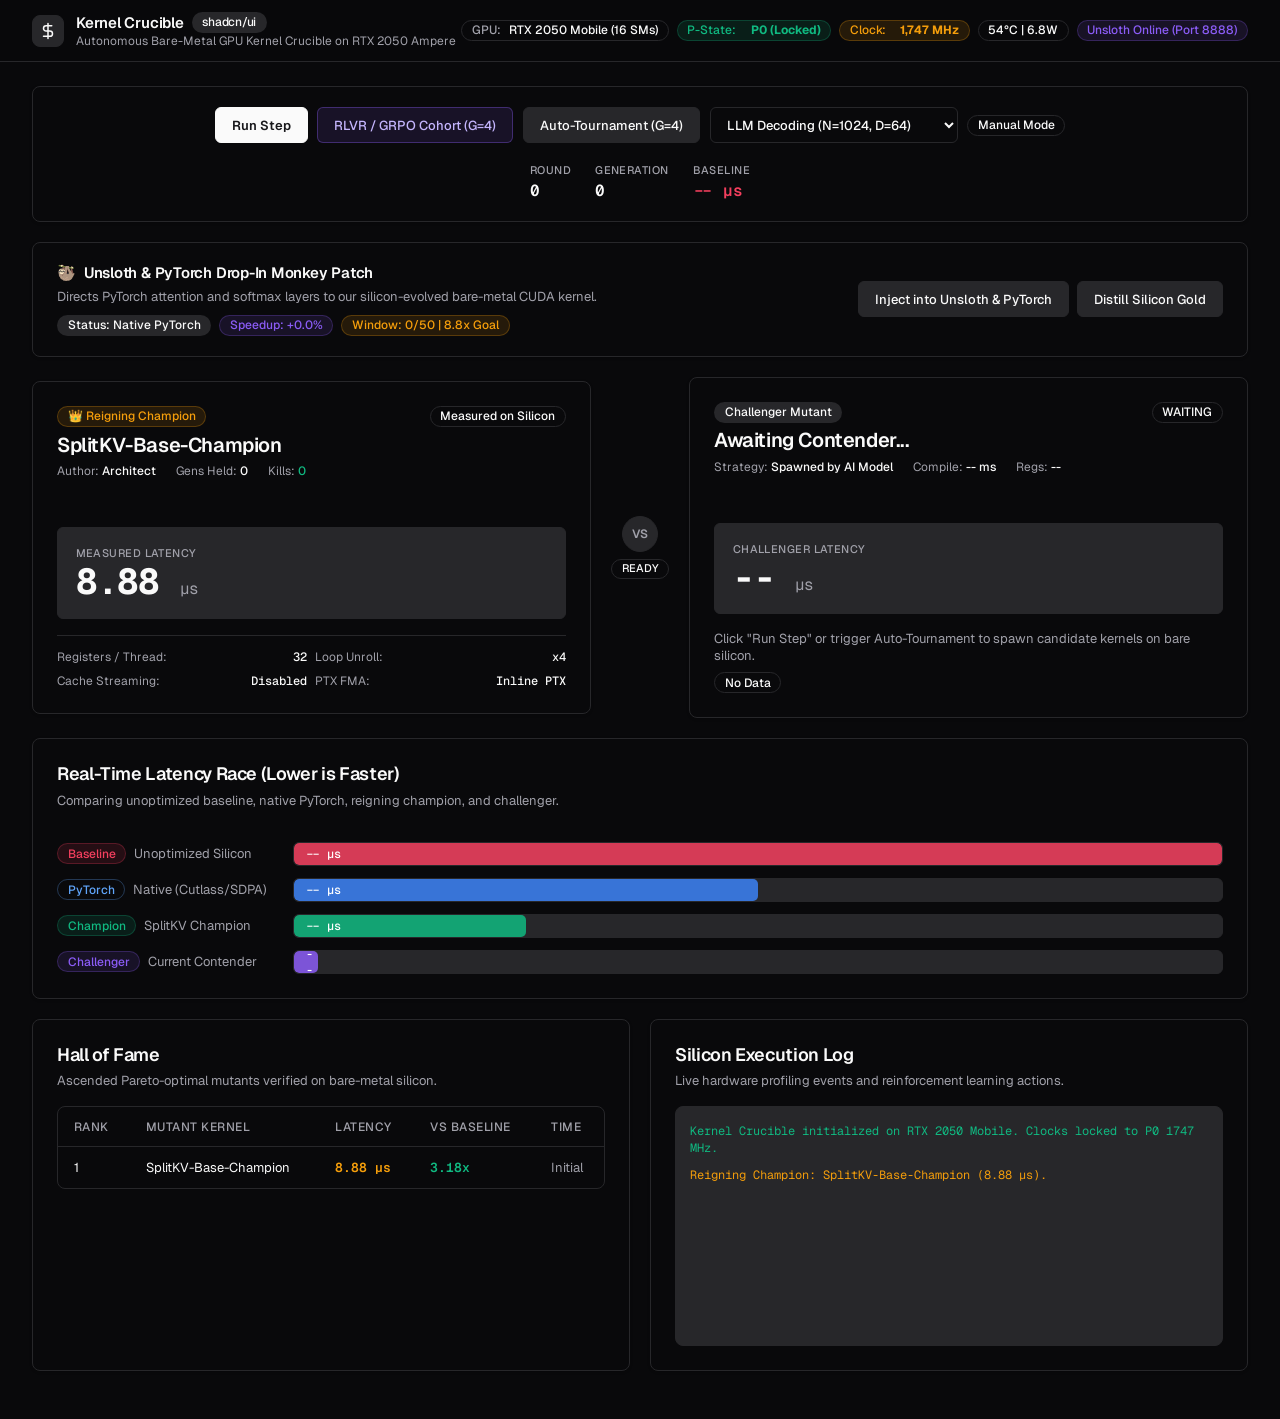
==== commit ec977707: "feat(ui): complete overhaul to official shadcn/ui design system with Geist typography" ====
--- a/02_kernel_crucible/static/index.html
+++ b/02_kernel_crucible/static/index.html
@@ -1,253 +1,288 @@
 <!DOCTYPE html>
-<html lang="en">
+<html lang="en" class="dark">
 <head>
     <meta charset="UTF-8">
     <meta name="viewport" content="width=device-width, initial-scale=1.0">
-    <title>Kernel Crucible • Autonomous Silicon Evolution</title>
+    <title>Kernel Crucible • shadcn/ui</title>
     <link rel="stylesheet" href="style.css">
     <link rel="preconnect" href="https://fonts.googleapis.com">
     <link rel="preconnect" href="https://fonts.gstatic.com" crossorigin>
-    <link href="https://fonts.googleapis.com/css2?family=Inter:wght@300;400;500;600;700&family=JetBrains+Mono:wght@400;500;600;700&display=swap" rel="stylesheet">
+    <link href="https://fonts.googleapis.com/css2?family=Geist:wght@300;400;500;600;700&family=Geist+Mono:wght@400;500;600;700&display=swap" rel="stylesheet">
 </head>
 <body>
-    <!-- ReactBits Canvas Particles Background -->
-    <canvas id="particles-canvas" class="particles-bg"></canvas>
-    <div class="grid-overlay"></div>
-
+    <!-- Top Navigation Header -->
     <header class="app-header">
         <div class="brand">
-            <div class="brand-logo">
-                <svg width="20" height="20" viewBox="0 0 24 24" fill="none" stroke="currentColor" stroke-width="2" stroke-linecap="round" stroke-linejoin="round"><path d="m12 3-1.912 5.813a2 2 0 0 1-1.275 1.275L3 12l5.813 1.912a2 2 0 0 1 1.275 1.275L12 21l1.912-5.813a2 2 0 0 1 1.275-1.275L21 12l-5.813-1.912a2 2 0 0 1-1.275-1.275L12 3Z"/></svg>
+            <div class="brand-icon">
+                <svg width="18" height="18" viewBox="0 0 24 24" fill="none" stroke="currentColor" stroke-width="2" stroke-linecap="round" stroke-linejoin="round"><path d="M12 2v20M17 5H9.5a3.5 3.5 0 0 0 0 7h5a3.5 3.5 0 0 1 0 7H6"/></svg>
             </div>
             <div>
-                <h1 class="brand-title">Kernel Crucible <span class="badge-reactbits">React Bits UI</span></h1>
-                <p class="brand-subtitle">Autonomous Silicon Evolution on NVIDIA RTX 2050 Ampere</p>
+                <h1 class="brand-title">Kernel Crucible <span class="badge badge-secondary">shadcn/ui</span></h1>
+                <p class="brand-subtitle">Autonomous Bare-Metal GPU Kernel Crucible on RTX 2050 Ampere</p>
             </div>
         </div>
 
         <div class="hardware-telemetry">
-            <div class="badge-item">
-                <span class="label">HARDWARE</span>
-                <span class="val cyan">RTX 2050 (16 SMs)</span>
-            </div>
-            <div class="badge-item">
-                <span class="label">P-STATE</span>
-                <span class="val green" id="pstate-val">P0 (Locked)</span>
-            </div>
-            <div class="badge-item">
-                <span class="label">SM CLOCK</span>
-                <span class="val gold" id="clock-val">1,747 MHz</span>
-            </div>
-            <div class="badge-item">
-                <span class="label">TEMP / POWER</span>
-                <span class="val" id="temp-power-val">54°C | 6.8W</span>
-            </div>
-            <div class="badge-item">
-                <span class="label">UNSLOTH RUNTIME</span>
-                <span class="val purple" id="unsloth-header-badge">Online (Port 8888)</span>
-            </div>
-            <div class="badge-item" style="border-color: rgba(0, 240, 255, 0.3);">
-                <span class="label">MICRO-INTERACTIONS</span>
-                <span class="val cyan">✨ ReactBits.dev</span>
+            <div class="badge badge-outline">
+                <span style="color: hsl(var(--muted-foreground));">GPU:</span>&nbsp;RTX 2050 Mobile (16 SMs)
+            </div>
+            <div class="badge badge-success" id="pstate-badge">
+                <span>P-State:</span>&nbsp;<strong id="pstate-val">P0 (Locked)</strong>
+            </div>
+            <div class="badge badge-warning">
+                <span>Clock:</span>&nbsp;<strong id="clock-val">1,747 MHz</strong>
+            </div>
+            <div class="badge badge-outline">
+                <span id="temp-power-val">54°C | 6.8W</span>
+            </div>
+            <div class="badge badge-purple" id="unsloth-header-badge">
+                Unsloth Online (Port 8888)
             </div>
         </div>
     </header>
 
     <main class="arena-layout">
-        <!-- TOP CONTROL BAR -->
-        <section class="control-panel glass-card spotlight-card">
-            <div class="panel-left">
-                <button class="btn btn-primary" id="btn-step">⚔️ RUN ARENA MATCH</button>
-                <button class="btn btn-grpo" id="btn-grpo">🧬 RLVR / GRPO BATTLE (G=4)</button>
-                <button class="btn btn-secondary" id="btn-auto">🧬 AUTO-RLVR TOURNAMENT (G=4)</button>
-                <div class="workload-picker">
-                    <span class="picker-label">ARENA SCENARIO:</span>
-                    <select id="workload-select" class="picker-select">
-                        <option value="split_kv_d64">⚡ LLM Decoding (N=1024, D=64)</option>
-                        <option value="prefill_long_n8k">🚀 Long Prefill (N=8192, D=64)</option>
-                        <option value="vision_head_d256">👁️ Vision High-Dim (N=1024, D=256)</option>
-                        <option value="numerical_stress">💥 Numerical Stress ([-500, +500])</option>
+        <!-- Top Controls & Telemetry Stats Card -->
+        <section class="card control-bar">
+            <div class="controls-left">
+                <button class="btn btn-primary" id="btn-step">Run Step</button>
+                <button class="btn btn-grpo" id="btn-grpo">RLVR / GRPO Cohort (G=4)</button>
+                <button class="btn btn-secondary" id="btn-auto">Auto-Tournament (G=4)</button>
+                
+                <div class="select-wrapper">
+                    <select id="workload-select" class="select">
+                        <option value="split_kv_d64">LLM Decoding (N=1024, D=64)</option>
+                        <option value="prefill_long_n8k">Long Prefill (N=8192, D=64)</option>
+                        <option value="vision_head_d256">Vision High-Dim (N=1024, D=256)</option>
+                        <option value="numerical_stress">Numerical Stress ([-500, +500])</option>
                     </select>
                 </div>
-                <div class="auto-indicator" id="auto-indicator">
-                    <span class="pulse-dot"></span> <span id="auto-status-text">MANUAL MODE</span>
-                </div>
-            </div>
-            <div class="panel-stats">
-                <div class="stat-box">
-                    <span class="stat-title">TOURNAMENT ROUND</span>
-                    <span class="stat-num cyan" id="stat-round">0</span>
-                </div>
-                <div class="stat-box">
-                    <span class="stat-title">MUTANT GENERATION</span>
-                    <span class="stat-num purple" id="stat-gen">0</span>
-                </div>
-                <div class="stat-box">
-                    <span class="stat-title">HARDWARE BASELINE</span>
-                    <span class="stat-num red" id="stat-baseline">-- µs</span>
-                </div>
-            </div>
-        </section>
-
-        <!-- UNSLOTH DROP-IN MONKEY PATCH BANNER -->
-        <section class="unsloth-panel glass-card spotlight-card">
-            <div class="unsloth-info">
-                <div class="unsloth-title-row">
-                    <span class="unsloth-logo">🦥</span>
-                    <div>
-                        <h3 class="unsloth-heading">UNSLOTH & PYTORCH DROP-IN MONKEY PATCH</h3>
-                        <p class="unsloth-subheading">Seamlessly routes all attention & softmax layers to our silicon-evolved bare-metal CUDA kernel.</p>
-                    </div>
-                </div>
-                <div class="unsloth-status-tags">
-                    <span class="status-tag" id="unsloth-status-tag">STATUS: NATIVE PYTORCH</span>
-                    <span class="status-tag speedup-tag" id="unsloth-speedup-tag">SPEEDUP: +0.0%</span>
-                    <span class="status-tag" id="saturation-tag" style="border-color: #ffd700; color: #ffd700;">PLATEAU: 0/25</span>
-                </div>
-            </div>
-            <div class="unsloth-actions">
-                <button class="btn btn-unsloth" id="btn-unsloth-toggle">🦥 INJECT INTO UNSLOTH & PYTORCH</button>
-                <button class="btn btn-unsloth" id="btn-post-train" style="border-color: #ffd700; color: #ffd700;">🎓 DISTILL SILICON GOLD</button>
-            </div>
-        </section>
-
-        <!-- CENTER RING: CHAMPION VS CHALLENGER -->
+
+                <div class="badge badge-outline" id="auto-indicator">
+                    <span id="auto-status-text">Manual Mode</span>
+                </div>
+            </div>
+
+            <div class="controls-stats">
+                <div class="stat-item">
+                    <span class="stat-label">Round</span>
+                    <span class="stat-value" id="stat-round">0</span>
+                </div>
+                <div class="stat-item">
+                    <span class="stat-label">Generation</span>
+                    <span class="stat-value" id="stat-gen">0</span>
+                </div>
+                <div class="stat-item">
+                    <span class="stat-label">Baseline</span>
+                    <span class="stat-value" id="stat-baseline" style="color: var(--rose-500);">-- µs</span>
+                </div>
+            </div>
+        </section>
+
+        <!-- Unsloth Drop-in Runtime & Post-Training Banner -->
+        <section class="card unsloth-card">
+            <div class="card-content" style="padding: 1.25rem 1.5rem;">
+                <div class="unsloth-content">
+                    <div class="unsloth-meta">
+                        <div class="unsloth-title">
+                            <span>🦥</span>
+                            <span>Unsloth & PyTorch Drop-In Monkey Patch</span>
+                        </div>
+                        <p class="unsloth-desc">Directs PyTorch attention and softmax layers to our silicon-evolved bare-metal CUDA kernel.</p>
+                        <div class="unsloth-badges">
+                            <span class="badge badge-secondary" id="unsloth-status-tag">Status: Native PyTorch</span>
+                            <span class="badge badge-purple" id="unsloth-speedup-tag">Speedup: +0.0%</span>
+                            <span class="badge badge-warning" id="saturation-tag">Window: 0/50 | 8.8x Goal</span>
+                        </div>
+                    </div>
+                    <div class="unsloth-actions">
+                        <button class="btn btn-unsloth" id="btn-unsloth-toggle">Inject into Unsloth & PyTorch</button>
+                        <button class="btn btn-secondary" id="btn-post-train">Distill Silicon Gold</button>
+                    </div>
+                </div>
+            </div>
+        </section>
+
+        <!-- Main Coliseum Arena: Champion vs Challenger -->
         <section class="coliseum-ring">
-            <!-- REIGNING CHAMPION CARD (With ReactBits Laser Border & Spotlight) -->
-            <div class="combatant-card champion-card glass-card spotlight-card laser-border">
-                <div class="card-crown">👑 REIGNING CHAMPION</div>
-                <h2 class="combatant-name gold" id="champ-name">SplitKV-Base-Champion</h2>
-                <div class="combatant-meta">
-                    <span>Author: <strong id="champ-author">Architect</strong></span>
-                    <span>Generations Held: <strong id="champ-gens">0</strong></span>
-                    <span>Defeated Challengers: <strong id="champ-kills" class="green">0</strong></span>
-                </div>
-                
-                <div class="latency-display">
-                    <span class="metric-label">MEASURED LATENCY</span>
-                    <div class="metric-val gold" id="champ-latency">8.88 <small>µs</small></div>
-                    <div class="speedup-badge green" id="champ-speedup-badge">Measured on Silicon</div>
-                </div>
-
-                <div class="kernel-spec">
-                    <div class="spec-row"><span>Registers / Thread:</span><strong id="champ-regs">32</strong></div>
-                    <div class="spec-row"><span>Loop Unroll:</span><strong id="champ-unroll">x4</strong></div>
-                    <div class="spec-row"><span>Cache Streaming:</span><strong id="champ-cs">Disabled</strong></div>
-                    <div class="spec-row"><span>PTX FMA:</span><strong id="champ-fma">Inline PTX</strong></div>
-                </div>
-            </div>
-
-            <!-- VS ENERGY CORE -->
-            <div class="vs-energy-core">
-                <div class="energy-ring"></div>
-                <div class="vs-text">VS</div>
-                <div class="status-orb" id="status-orb">READY</div>
-            </div>
-
-            <!-- CHALLENGER CARD (With ReactBits Spotlight) -->
-            <div class="combatant-card challenger-card glass-card spotlight-card" id="challenger-box">
-                <div class="card-header-challenger">
-                    <span id="challenger-badge" class="badge">CHALLENGER MUTANT</span>
-                    <span id="outcome-badge" class="badge-outcome">WAITING</span>
-                </div>
-                <h2 class="combatant-name cyan" id="challenger-name">Awaiting Contender...</h2>
-                <div class="combatant-meta">
-                    <span>Strategy: <strong id="challenger-strategy">Spawned by AI Model</strong></span>
-                    <span>Compile Time: <strong id="challenger-compile">-- ms</strong></span>
-                    <span>Registers: <strong id="challenger-regs">--</strong></span>
-                </div>
-
-                <div class="latency-display">
-                    <span class="metric-label">CHALLENGER LATENCY</span>
-                    <div class="metric-val cyan" id="challenger-latency">-- <small>µs</small></div>
-                    <div class="speedup-badge" id="challenger-delta">No Data</div>
-                </div>
-
-                <div class="challenger-decision" id="challenger-decision">
-                    <p id="decision-text">Click "RUN ARENA MATCH" or enable Auto-Tournament to spawn AI mutants on bare silicon.</p>
-                </div>
-            </div>
-        </section>
-
-        <!-- RLVR / GRPO COHORT GRID -->
-        <section class="grpo-cohort-section glass-card spotlight-card" id="grpo-cohort-panel" style="display: none;">
-            <div class="cohort-header">
-                <h3 class="section-title">🧬 RLVR / GRPO COHORT BATTLE (G=4 BARE-METAL RACERS)</h3>
-                <span class="badge purple">Group Relative Advantage Normalized</span>
-            </div>
-            <div class="cohort-grid" id="cohort-cards-container">
-                <!-- Dynamically populated -->
-            </div>
-        </section>
-
-        <!-- LATENCY COMPARISON RACE -->
-        <section class="race-bar-section glass-card spotlight-card">
-            <h3 class="section-title">⚡ REAL-TIME LATENCY RACE (LOWER IS FASTER)</h3>
-            <div class="race-track">
-                <!-- UNOPTIMIZED BASELINE -->
-                <div class="race-row">
-                    <div class="race-label"><span class="tag red">BASELINE</span> <span id="race-baseline-label">Unoptimized Silicon Baseline</span></div>
-                    <div class="bar-container">
-                        <div class="bar bar-triton" id="race-baseline-bar" style="width: 100%;">-- µs</div>
-                    </div>
-                </div>
-                <!-- PYTORCH -->
-                <div class="race-row">
-                    <div class="race-label"><span class="tag blue">PYTORCH</span> PyTorch C++ Native (Cutlass/SDPA)</div>
-                    <div class="bar-container">
-                        <div class="bar bar-torch" id="race-torch-bar" style="width: 50%;">-- µs</div>
-                    </div>
-                </div>
-                <!-- CHAMPION -->
-                <div class="race-row">
-                    <div class="race-label"><span class="tag gold">CHAMPION</span> <span id="race-champ-label">SplitKV Champion</span></div>
-                    <div class="bar-container">
-                        <div class="bar bar-champ" id="race-champ-bar" style="width: 25%;">-- µs</div>
-                    </div>
-                </div>
-                <!-- CHALLENGER -->
-                <div class="race-row">
-                    <div class="race-label"><span class="tag cyan">CHALLENGER</span> <span id="race-challenger-label">Current Contender</span></div>
-                    <div class="bar-container">
-                        <div class="bar bar-challenger" id="race-challenger-bar" style="width: 0%;">--</div>
-                    </div>
-                </div>
-            </div>
-        </section>
-
-        <!-- BOTTOM PANELS: HALL OF FAME & COMBAT LOG -->
+            <!-- Reigning Champion Card -->
+            <div class="card combatant-card">
+                <div class="card-header">
+                    <div class="combatant-header-row">
+                        <span class="badge badge-warning">👑 Reigning Champion</span>
+                        <span class="badge badge-outline" id="champ-speedup-badge">Measured on Silicon</span>
+                    </div>
+                    <h2 class="card-title combatant-name" id="champ-name">SplitKV-Base-Champion</h2>
+                    <div class="combatant-meta">
+                        <span>Author: <strong id="champ-author">Architect</strong></span>
+                        <span>Gens Held: <strong id="champ-gens">0</strong></span>
+                        <span>Kills: <strong id="champ-kills" style="color: var(--emerald-500);">0</strong></span>
+                    </div>
+                </div>
+
+                <div class="card-content" style="display: flex; flex-direction: column; gap: 1rem;">
+                    <div class="metric-card">
+                        <span class="metric-label">Measured Latency</span>
+                        <div class="metric-val" id="champ-latency">8.88 <small>µs</small></div>
+                    </div>
+
+                    <div class="spec-grid">
+                        <div class="spec-item"><span>Registers / Thread:</span><strong id="champ-regs">32</strong></div>
+                        <div class="spec-item"><span>Loop Unroll:</span><strong id="champ-unroll">x4</strong></div>
+                        <div class="spec-item"><span>Cache Streaming:</span><strong id="champ-cs">Disabled</strong></div>
+                        <div class="spec-item"><span>PTX FMA:</span><strong id="champ-fma">Inline PTX</strong></div>
+                    </div>
+                </div>
+            </div>
+
+            <!-- VS Center Divider -->
+            <div class="vs-divider">
+                <div class="vs-badge">VS</div>
+                <div class="badge badge-outline" id="status-orb" style="font-size: 0.6875rem;">READY</div>
+            </div>
+
+            <!-- Challenger Mutant Card -->
+            <div class="card combatant-card" id="challenger-box">
+                <div class="card-header">
+                    <div class="combatant-header-row">
+                        <span class="badge badge-secondary" id="challenger-badge">Challenger Mutant</span>
+                        <span class="badge badge-outline" id="outcome-badge">WAITING</span>
+                    </div>
+                    <h2 class="card-title combatant-name" id="challenger-name">Awaiting Contender...</h2>
+                    <div class="combatant-meta">
+                        <span>Strategy: <strong id="challenger-strategy">Spawned by AI Model</strong></span>
+                        <span>Compile: <strong id="challenger-compile">-- ms</strong></span>
+                        <span>Regs: <strong id="challenger-regs">--</strong></span>
+                    </div>
+                </div>
+
+                <div class="card-content" style="display: flex; flex-direction: column; gap: 1rem;">
+                    <div class="metric-card">
+                        <span class="metric-label">Challenger Latency</span>
+                        <div class="metric-val" id="challenger-latency">-- <small>µs</small></div>
+                    </div>
+
+                    <div style="font-size: 0.8125rem; color: hsl(var(--muted-foreground));" id="challenger-decision">
+                        <p id="decision-text">Click "Run Step" or trigger Auto-Tournament to spawn candidate kernels on bare silicon.</p>
+                        <div class="badge badge-outline" id="challenger-delta" style="margin-top: 0.5rem;">No Data</div>
+                    </div>
+                </div>
+            </div>
+        </section>
+
+        <!-- RLVR / GRPO Cohort Grid (Hidden by default, shown during GRPO) -->
+        <section class="card" id="grpo-cohort-panel" style="display: none;">
+            <div class="card-header">
+                <div style="display: flex; justify-content: space-between; align-items: center;">
+                    <h3 class="card-title">RLVR / GRPO Cohort Tournament (G=4 Bare-Metal Racers)</h3>
+                    <span class="badge badge-purple">Group Relative Advantage</span>
+                </div>
+                <p class="card-description">Four candidate actions evaluated in parallel against hardware timers.</p>
+            </div>
+            <div class="card-content">
+                <div style="display: grid; grid-template-columns: repeat(4, 1fr); gap: 1rem;" id="cohort-cards-container">
+                    <!-- Populated dynamically by app.js -->
+                </div>
+            </div>
+        </section>
+
+        <!-- Real-Time Latency Comparison Race -->
+        <section class="card">
+            <div class="card-header">
+                <h3 class="card-title">Real-Time Latency Race (Lower is Faster)</h3>
+                <p class="card-description">Comparing unoptimized baseline, native PyTorch, reigning champion, and challenger.</p>
+            </div>
+            <div class="card-content">
+                <div class="race-container">
+                    <!-- Baseline -->
+                    <div class="race-row">
+                        <div class="race-meta">
+                            <span class="badge badge-destructive">Baseline</span>
+                            <span id="race-baseline-label">Unoptimized Silicon</span>
+                        </div>
+                        <div class="progress-track">
+                            <div class="progress-bar bar-baseline" id="race-baseline-bar" style="width: 100%;">-- µs</div>
+                        </div>
+                    </div>
+                    <!-- PyTorch -->
+                    <div class="race-row">
+                        <div class="race-meta">
+                            <span class="badge badge-outline" style="color: #60a5fa; border-color: rgba(96, 165, 250, 0.3);">PyTorch</span>
+                            <span>Native (Cutlass/SDPA)</span>
+                        </div>
+                        <div class="progress-track">
+                            <div class="progress-bar bar-torch" id="race-torch-bar" style="width: 50%;">-- µs</div>
+                        </div>
+                    </div>
+                    <!-- Champion -->
+                    <div class="race-row">
+                        <div class="race-meta">
+                            <span class="badge badge-success">Champion</span>
+                            <span id="race-champ-label">SplitKV Champion</span>
+                        </div>
+                        <div class="progress-track">
+                            <div class="progress-bar bar-champ" id="race-champ-bar" style="width: 25%;">-- µs</div>
+                        </div>
+                    </div>
+                    <!-- Challenger -->
+                    <div class="race-row">
+                        <div class="race-meta">
+                            <span class="badge badge-purple">Challenger</span>
+                            <span id="race-challenger-label">Current Contender</span>
+                        </div>
+                        <div class="progress-track">
+                            <div class="progress-bar bar-challenger" id="race-challenger-bar" style="width: 0%;">--</div>
+                        </div>
+                    </div>
+                </div>
+            </div>
+        </section>
+
+        <!-- Lower Panels: Hall of Fame & Execution Log -->
         <section class="bottom-grid">
-            <!-- HALL OF FAME -->
-            <div class="glass-card hof-panel spotlight-card">
-                <h3 class="section-title">🏆 HALL OF FAME // ASCENDED MUTANTS</h3>
-                <table class="hof-table">
-                    <thead>
-                        <tr>
-                            <th>RANK</th>
-                            <th>MUTANT KERNEL</th>
-                            <th>LATENCY</th>
-                            <th>VS BASELINE</th>
-                            <th>TIME</th>
-                        </tr>
-                    </thead>
-                    <tbody id="hof-tbody">
-                        <tr>
-                            <td>#1 👑</td>
-                            <td>SplitKV-Base-Champion</td>
-                            <td class="gold">8.88 µs</td>
-                            <td class="green">3.18x</td>
-                            <td>Initial</td>
-                        </tr>
-                    </tbody>
-                </table>
-            </div>
-
-            <!-- LIVE SILICON COMBAT LOG -->
-            <div class="glass-card log-panel spotlight-card">
-                <h3 class="section-title">📜 LIVE SILICON COMBAT LOG</h3>
-                <div class="log-stream" id="log-stream">
-                    <div class="log-line green">🔥 Kernel Crucible initialized. GPU clocks locked to P0 1747 MHz.</div>
-                    <div class="log-line gold">👑 Reigning Champion: SplitKV-Base-Champion (8.88 µs).</div>
+            <!-- Hall of Fame -->
+            <div class="card">
+                <div class="card-header">
+                    <h3 class="card-title">Hall of Fame</h3>
+                    <p class="card-description">Ascended Pareto-optimal mutants verified on bare-metal silicon.</p>
+                </div>
+                <div class="card-content" style="padding-top: 0;">
+                    <div class="table-container">
+                        <table class="table">
+                            <thead>
+                                <tr>
+                                    <th>Rank</th>
+                                    <th>Mutant Kernel</th>
+                                    <th>Latency</th>
+                                    <th>Vs Baseline</th>
+                                    <th>Time</th>
+                                </tr>
+                            </thead>
+                            <tbody id="hof-tbody">
+                                <tr>
+                                    <td>1</td>
+                                    <td>SplitKV-Base-Champion</td>
+                                    <td style="color: var(--amber-500); font-family: 'Geist Mono', monospace; font-weight: 600;">8.88 µs</td>
+                                    <td style="color: var(--emerald-500); font-family: 'Geist Mono', monospace; font-weight: 600;">3.18x</td>
+                                    <td style="color: hsl(var(--muted-foreground));">Initial</td>
+                                </tr>
+                            </tbody>
+                        </table>
+                    </div>
+                </div>
+            </div>
+
+            <!-- Execution Log -->
+            <div class="card">
+                <div class="card-header">
+                    <h3 class="card-title">Silicon Execution Log</h3>
+                    <p class="card-description">Live hardware profiling events and reinforcement learning actions.</p>
+                </div>
+                <div class="card-content" style="padding-top: 0;">
+                    <div class="log-container" id="log-stream">
+                        <div class="log-line green">Kernel Crucible initialized on RTX 2050 Mobile. Clocks locked to P0 1747 MHz.</div>
+                        <div class="log-line gold">Reigning Champion: SplitKV-Base-Champion (8.88 µs).</div>
+                    </div>
                 </div>
             </div>
         </section>
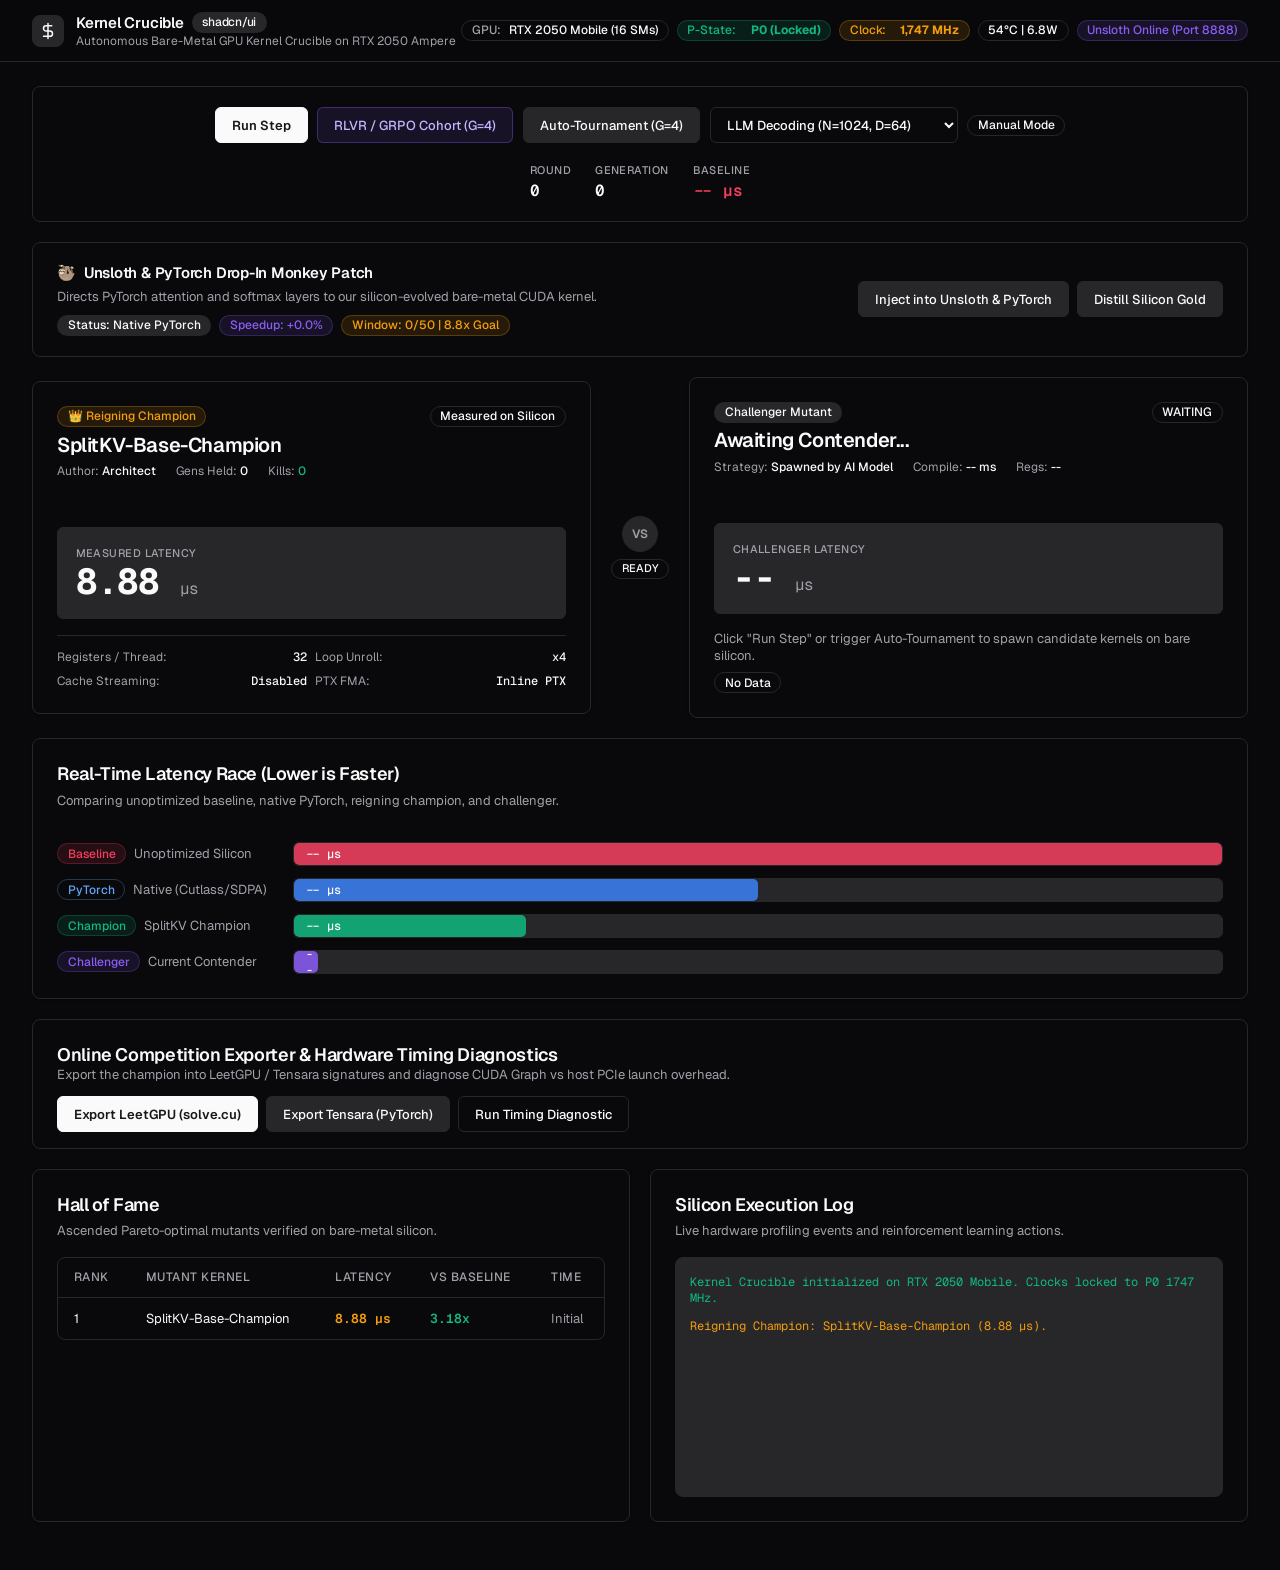
==== commit 7b10f9d8: "feat(diagnostics): LeetGPU/Tensara submission exporter and CUDA Graph launch overhead diagnostics" ====
--- a/02_kernel_crucible/static/index.html
+++ b/02_kernel_crucible/static/index.html
@@ -235,6 +235,58 @@
                         </div>
                     </div>
                 </div>
+            </div>
+        </section>
+
+        <!-- Online Competition Exporter & Launch Diagnostics Card -->
+        <section class="card">
+            <div class="card-header">
+                <div style="display: flex; justify-content: space-between; align-items: center; flex-wrap: wrap; gap: 0.75rem;">
+                    <div>
+                        <h3 class="card-title">Online Competition Exporter & Hardware Timing Diagnostics</h3>
+                        <p class="card-description">Export the champion into LeetGPU / Tensara signatures and diagnose CUDA Graph vs host PCIe launch overhead.</p>
+                    </div>
+                    <div style="display: flex; gap: 0.5rem; flex-wrap: wrap;">
+                        <button class="btn btn-primary" id="btn-export-leetgpu">Export LeetGPU (solve.cu)</button>
+                        <button class="btn btn-secondary" id="btn-export-tensara">Export Tensara (PyTorch)</button>
+                        <button class="btn btn-outline" id="btn-run-diag">Run Timing Diagnostic</button>
+                    </div>
+                </div>
+            </div>
+
+            <!-- Diagnostics Results Table -->
+            <div class="card-content" id="diag-results-content" style="display: none; padding-top: 0;">
+                <div class="table-container" style="margin-bottom: 0.75rem;">
+                    <table class="table" id="diag-table">
+                        <thead>
+                            <tr>
+                                <th>Shape (N × D)</th>
+                                <th>Pure Silicon (cudaEvent)</th>
+                                <th>CUDA Graph Launch</th>
+                                <th>Host Wall-Clock</th>
+                                <th>Launch Overhead</th>
+                                <th>Cold L2 Cache</th>
+                                <th>PyTorch Native</th>
+                                <th>Silicon Speedup</th>
+                            </tr>
+                        </thead>
+                        <tbody id="diag-tbody">
+                            <!-- Populated dynamically -->
+                        </tbody>
+                    </table>
+                </div>
+                <div class="badge badge-outline" id="diag-verdict" style="font-size: 0.75rem; width: 100%; justify-content: flex-start; padding: 0.6rem 0.85rem;">
+                    Diagnostic Ready.
+                </div>
+            </div>
+
+            <!-- Code Modal / Dropdown Area -->
+            <div class="card-content" id="submission-code-container" style="display: none; padding-top: 0;">
+                <div style="display: flex; justify-content: space-between; align-items: center; margin-bottom: 0.5rem;">
+                    <span class="badge badge-purple" id="submission-platform-badge">LeetGPU Standalone C++</span>
+                    <button class="btn btn-outline" id="btn-copy-code" style="height: 1.75rem; font-size: 0.75rem;">Copy to Clipboard</button>
+                </div>
+                <pre class="log-container" id="submission-code-pre" style="height: 280px; white-space: pre; overflow-x: auto; color: #e4e4e7; font-size: 0.75rem;"></pre>
             </div>
         </section>
 
